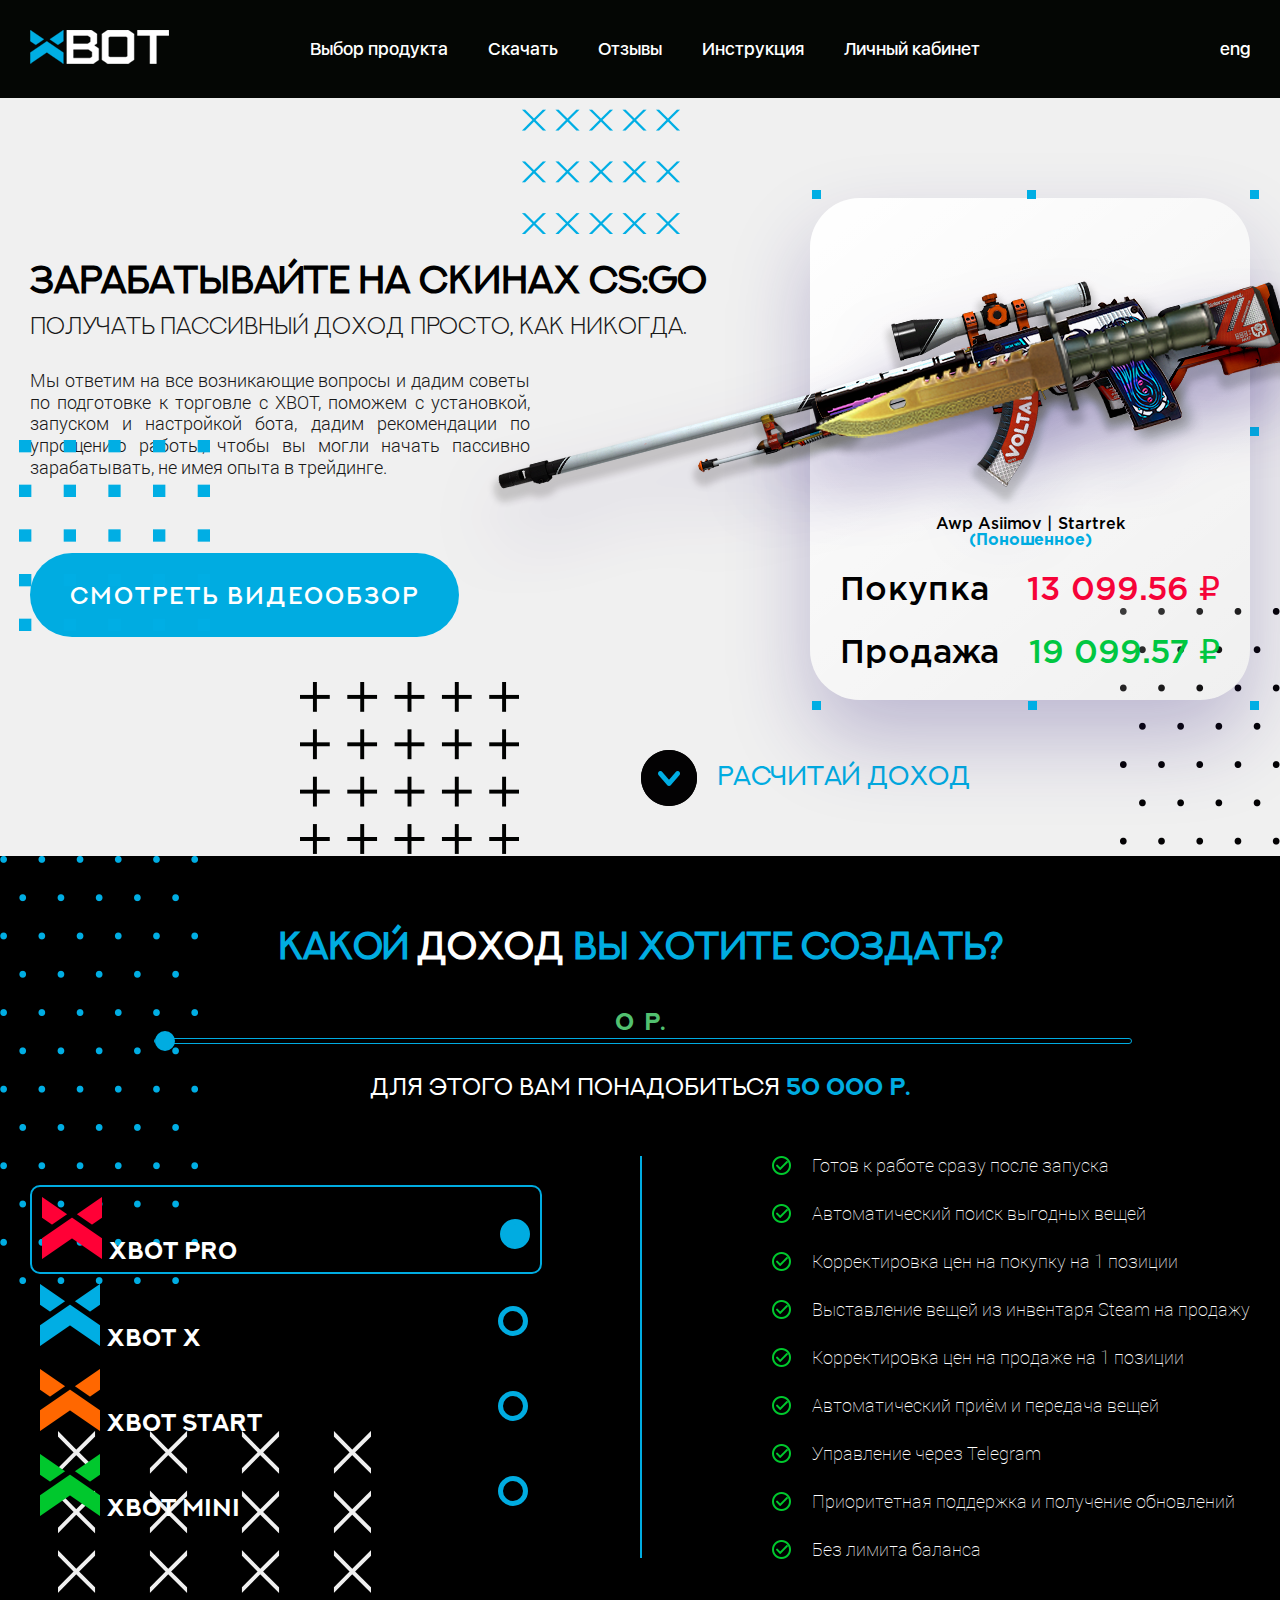
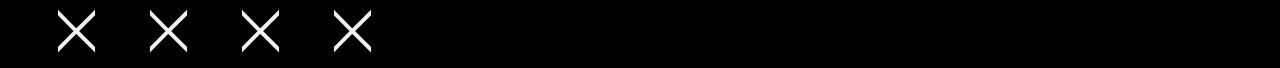
==== index.html @ 25c390b1 "first commit" ====
<!DOCTYPE html>
<html lang="en">

<head>
  <meta charset="UTF-8">
  <meta name="viewport" content="width=device-width, initial-scale=1.0">
  <meta http-equiv="X-UA-Compatible" content="ie=edge">
  <title>X-bot</title>
  <link rel="stylesheet" href="fonts/style.css">
  <link rel="stylesheet" href="css/reset.css">
  <link rel="stylesheet" href="css/style.css">

</head>

<body>
  <div class="wrapper">
    <header class="header">
      <div class="container">
        <div class="header__block">
          <div class="header__logo">
            <a href="#">
              <img src="images/logo.png" alt="logo">
            </a>
          </div>
          <nav class="header__menu">
            <ul>
              <li><a href="#">Выбор продукта</a></li>
              <li><a href="#">Скачать</a></li>
              <li><a href="#">Отзывы</a></li>
              <li><a href="#">Инструкция</a></li>
              <li><a href="#">Личный кабинет</a></li>
            </ul>
          </nav>
          <div class="header__lang">
            <form>
              <select name="selectLang" id="selectLang">
                <option value="eng">eng</option>
                <option value="ru">ru</option>
              </select>
            </form>
          </div>
        </div>
      </div>
    </header>
    <section class="hero">
      <div class="container">
        <div class="hero__block">
          <div class="hero__text">
            <h3 class="hero__title">Зарабатывайте на скинах CS:GO </h3>
            <p class="hero__subtitle">Получать пассивный доход просто, как никогда.</p>
            <p class="hero__slogan">Мы ответим на все возникающие вопросы и дадим советы по подготовке к торговле с
              XBOT, поможем с
              установкой, запуском и настройкой бота, дадим рекомендации по упрощению работы, чтобы вы могли начать
              пассивно зарабатывать, не имея опыта в трейдинге.</p>
            <a href="#" class="hero__btn">
              СМОТРЕТЬ ВИДЕООБЗОР
            </a>
          </div>
          <div class="hero__card">
            <div class="hero__tools">
              <img class="hero__tools-img" src="images/tools.png" alt="Tools">
              <img class="hero__sq-img" src="images/square.png" alt="">
            </div>
            <div class="hero__card-text">
              <p>Awp Asiimov | Startrek
                <span>(Поношенное)</span>
              </p>
            </div>
            <div class="hero__card-price">
              <p class="purchase">Покупка <span>13 099.56 ₽</span></p>
              <p class="sale">Продажа <span>19 099.57 ₽</span></p>
            </div>
          </div>
        </div>
        <div class="hero__link">
          <a href="#">
            <span class="hero__link-icon"><img src="images/down-arrow.png" alt=""></span>
            <span>расчитай доход</span>
          </a>
        </div>
      </div>
      <div class="hero__shapes">
        <img class="sq-shape" src="images/sq-shape.png" alt="">
        <img class="plus-shape" src="images/plus-shape.png" alt="">
        <img class="circle-shape" src="images/circle-shape.png" alt="">
        <img class="x-shape" src="images/x-shape.png" alt="">
      </div>
    </section>

    <section class="income">
      <div class="container">
        <div class="title">
          <h2>какой <span>доход</span> вы хотите создать?</h2>
        </div>
        <div class="range">
          <div class="range__value">
            <div class="value">0</div>
            <span>Р.</span>
          </div>
          <input type="range" min="0" max="50000" value="0" id="range" />
          <p class="range__title">для этого вам понадобиться<span> 50 000 Р.</span></p>
        </div>

        <div class="income__checkbox">
          <dl class="radio-list-right">
            <dd>
              <input type="radio" name="pq3" id="pq3-1" value="1" checked="checked">
              <label for="pq3-1"><img src="images/xbot-1.png" alt=""> XBOT PRO</label>
            </dd>
            <dd>
              <input type="radio" name="pq3" id="pq3-2" value="2">
              <label for="pq3-2"><img src="images/xbot-2.png" alt=""> XBOT X</label>
            </dd>
            <dd>
              <input type="radio" name="pq3" id="pq3-3" value="3">
              <label for="pq3-3"><img src="images/xbot-3.png" alt=""> XBOT Start</label>
            </dd>
            <dd>
              <input type="radio" name="pq3" id="pq3-4" value="4">
              <label for="pq3-4"><img src="images/xbot-4.png" alt=""> XBOT MINI</label>
            </dd>
          </dl>
          <div class="income__checkbox-txt">
            <ul>
              <li>Готов к работе сразу после запуска</li>
              <li>Автоматический поиск выгодных вещей</li>
              <li>Корректировка цен на покупку на 1 позиции</li>
              <li>Выставление вещей из инвентаря Steam на продажу</li>
              <li>Корректировка цен на продаже на 1 позиции</li>
              <li>Автоматический приём и передача вещей</li>
              <li>Управление через Telegram</li>
              <li>Приоритетная поддержка и получение обновлений</li>
              <li>Без лимита баланса</li>
            </ul>
          </div>
        </div>
      </div>
    </section>
  </div>
  <script src="js/main.js"></script>
</body>

</html>
---- fonts/style.css ----
/* #### Generated By: http://www.cufonfonts.com #### */

@font-face {
  font-family: "NEXT ART Regular";
  font-style: normal;
  font-weight: normal;
  src: local("NEXT ART Regular"), url("NEXT ART_Regular.woff") format("woff");
}

@font-face {
  font-family: "NEXT ART Thin";
  font-style: normal;
  font-weight: normal;
  src: local("NEXT ART Thin"), url("NEXT ART_Thin.woff") format("woff");
}

@font-face {
  font-family: "NEXT ART Light";
  font-style: normal;
  font-weight: normal;
  src: local("NEXT ART Light"), url("NEXT ART_Light.woff") format("woff");
}

@font-face {
  font-family: "NEXT ART SemiBold";
  font-style: normal;
  font-weight: normal;
  src: local("NEXT ART SemiBold"), url("NEXT ART_SemiBold.woff") format("woff");
}

@font-face {
  font-family: "NEXT ART Bold";
  font-style: normal;
  font-weight: normal;
  src: local("NEXT ART Bold"), url("NEXT ART_Bold.woff") format("woff");
}

/* GOTHAM PRO */
/* This stylesheet generated by Transfonter (https://transfonter.org) on June 26, 2017 12:11 PM */

@font-face {
  font-family: "Gotham Pro";
  src: url("GothamPro-BoldItalic.eot");
  src: local("Gotham Pro Bold Italic"), local("GothamPro-BoldItalic"),
    url("GothamPro-BoldItalic.eot?#iefix") format("embedded-opentype"),
    url("GothamPro-BoldItalic.woff") format("woff"),
    url("GothamPro-BoldItalic.ttf") format("truetype");
  font-weight: bold;
  font-style: italic;
}

@font-face {
  font-family: "Gotham Pro";
  src: url("GothamPro-Italic.eot");
  src: local("Gotham Pro Italic"), local("GothamPro-Italic"),
    url("GothamPro-Italic.eot?#iefix") format("embedded-opentype"),
    url("GothamPro-Italic.woff") format("woff"),
    url("GothamPro-Italic.ttf") format("truetype");
  font-weight: normal;
  font-style: italic;
}

@font-face {
  font-family: "Gotham Pro";
  src: url("GothamPro-Medium.eot");
  src: local("Gotham Pro Medium"), local("GothamPro-Medium"),
    url("GothamPro-Medium.eot?#iefix") format("embedded-opentype"),
    url("GothamPro-Medium.woff") format("woff"),
    url("GothamPro-Medium.ttf") format("truetype");
  font-weight: 500;
  font-style: normal;
}

@font-face {
  font-family: "Gotham Pro";
  src: url("GothamPro-BlackItalic.eot");
  src: local("Gotham Pro Black Italic"), local("GothamPro-BlackItalic"),
    url("GothamPro-BlackItalic.eot?#iefix") format("embedded-opentype"),
    url("GothamPro-BlackItalic.woff") format("woff"),
    url("GothamPro-BlackItalic.ttf") format("truetype");
  font-weight: 900;
  font-style: italic;
}

@font-face {
  font-family: "Gotham Pro";
  src: url("GothamPro-Bold.eot");
  src: local("Gotham Pro Bold"), local("GothamPro-Bold"),
    url("GothamPro-Bold.eot?#iefix") format("embedded-opentype"),
    url("GothamPro-Bold.woff") format("woff"),
    url("GothamPro-Bold.ttf") format("truetype");
  font-weight: bold;
  font-style: normal;
}

@font-face {
  font-family: "Gotham Pro Narrow";
  src: url("GothamProNarrow-Bold.eot");
  src: local("Gotham Pro Narrow Bold"), local("GothamProNarrow-Bold"),
    url("GothamProNarrow-Bold.eot?#iefix") format("embedded-opentype"),
    url("GothamProNarrow-Bold.woff") format("woff"),
    url("GothamProNarrow-Bold.ttf") format("truetype");
  font-weight: bold;
  font-style: normal;
}

@font-face {
  font-family: "Gotham Pro Narrow";
  src: url("GothamProNarrow-Medium.eot");
  src: local("Gotham Pro Narrow Medium"), local("GothamProNarrow-Medium"),
    url("GothamProNarrow-Medium.eot?#iefix") format("embedded-opentype"),
    url("GothamProNarrow-Medium.woff") format("woff"),
    url("GothamProNarrow-Medium.ttf") format("truetype");
  font-weight: 500;
  font-style: normal;
}

@font-face {
  font-family: "Gotham Pro";
  src: url("GothamPro-LightItalic.eot");
  src: local("Gotham Pro Light Italic"), local("GothamPro-LightItalic"),
    url("GothamPro-LightItalic.eot?#iefix") format("embedded-opentype"),
    url("GothamPro-LightItalic.woff") format("woff"),
    url("GothamPro-LightItalic.ttf") format("truetype");
  font-weight: 300;
  font-style: italic;
}

@font-face {
  font-family: "Gotham Pro";
  src: url("GothamPro-Light.eot");
  src: local("Gotham Pro Light"), local("GothamPro-Light"),
    url("GothamPro-Light.eot?#iefix") format("embedded-opentype"),
    url("GothamPro-Light.woff") format("woff"),
    url("GothamPro-Light.ttf") format("truetype");
  font-weight: 300;
  font-style: normal;
}

@font-face {
  font-family: "Gotham Pro";
  src: url("GothamPro-Black.eot");
  src: local("Gotham Pro Black"), local("GothamPro-Black"),
    url("GothamPro-Black.eot?#iefix") format("embedded-opentype"),
    url("GothamPro-Black.woff") format("woff"),
    url("GothamPro-Black.ttf") format("truetype");
  font-weight: 900;
  font-style: normal;
}

@font-face {
  font-family: "Gotham Pro";
  src: url("GothamPro.eot");
  src: local("Gotham Pro"), local("GothamPro"),
    url("GothamPro.eot?#iefix") format("embedded-opentype"),
    url("GothamPro.woff") format("woff"),
    url("GothamPro.ttf") format("truetype");
  font-weight: normal;
  font-style: normal;
}

@font-face {
  font-family: "Gotham Pro";
  src: url("GothamPro-MediumItalic.eot");
  src: local("Gotham Pro Medium Italic"), local("GothamPro-MediumItalic"),
    url("GothamPro-MediumItalic.eot?#iefix") format("embedded-opentype"),
    url("GothamPro-MediumItalic.woff") format("woff"),
    url("GothamPro-MediumItalic.ttf") format("truetype");
  font-weight: 500;
  font-style: italic;
}

/* SFUI DISPLAY */
/* #### Generated By: http://www.cufonfonts.com #### */

@font-face {
  font-family: "SF UI Display Ultralight";
  font-style: normal;
  font-weight: normal;
  src: local("SF UI Display Ultralight"),
    url("sf-ui-display-ultralight-58646b19bf205.woff") format("woff");
}

@font-face {
  font-family: "SF UI Display Thin";
  font-style: normal;
  font-weight: normal;
  src: local("SF UI Display Thin"),
    url("sf-ui-display-thin-58646e9b26e8b.woff") format("woff");
}

@font-face {
  font-family: "SF UI Display Light";
  font-style: normal;
  font-weight: normal;
  src: local("SF UI Display Light"),
    url("sf-ui-display-light-58646b33e0551.woff") format("woff");
}

@font-face {
  font-family: "SF UI Display Medium";
  font-style: normal;
  font-weight: normal;
  src: local("SF UI Display Medium"),
    url("sf-ui-display-medium-58646be638f96.woff") format("woff");
}

@font-face {
  font-family: "SF UI Display Semibold";
  font-style: normal;
  font-weight: normal;
  src: local("SF UI Display Semibold"),
    url("sf-ui-display-semibold-58646eddcae92.woff") format("woff");
}

@font-face {
  font-family: "SF UI Display Bold";
  font-style: normal;
  font-weight: normal;
  src: local("SF UI Display Bold"),
    url("sf-ui-display-bold-58646a511e3d9.woff") format("woff");
}

@font-face {
  font-family: "SF UI Display Heavy";
  font-style: normal;
  font-weight: normal;
  src: local("SF UI Display Heavy"),
    url("sf-ui-display-heavy-586470160b9e5.woff") format("woff");
}

@font-face {
  font-family: "SF UI Display Black";
  font-style: normal;
  font-weight: normal;
  src: local("SF UI Display Black"),
    url("sf-ui-display-black-58646a6b80d5a.woff") format("woff");
}

/* ROBOTO */
/* #### Generated By: http://www.cufonfonts.com #### */

@font-face {
  font-family: "Roboto Regular";
  font-style: normal;
  font-weight: normal;
  src: local("Roboto Regular"), url("Roboto-Regular.woff") format("woff");
}

@font-face {
  font-family: "Roboto Italic";
  font-style: normal;
  font-weight: normal;
  src: local("Roboto Italic"), url("Roboto-Italic.woff") format("woff");
}

@font-face {
  font-family: "Roboto Bold";
  font-style: normal;
  font-weight: normal;
  src: local("Roboto Bold"), url("Roboto-Bold.woff") format("woff");
}

@font-face {
  font-family: "Roboto Bold Italic";
  font-style: normal;
  font-weight: normal;
  src: local("Roboto Bold Italic"), url("Roboto-BoldItalic.woff") format("woff");
}

@font-face {
  font-family: "Roboto Thin";
  font-style: normal;
  font-weight: normal;
  src: local("Roboto Thin"), url("Roboto-Thin.woff") format("woff");
}

@font-face {
  font-family: "Roboto Thin Italic";
  font-style: normal;
  font-weight: normal;
  src: local("Roboto Thin Italic"), url("Roboto-ThinItalic.woff") format("woff");
}

@font-face {
  font-family: "Roboto Light";
  font-style: normal;
  font-weight: normal;
  src: local("Roboto Light"), url("Roboto-Light.woff") format("woff");
}

@font-face {
  font-family: "Roboto Light Italic";
  font-style: normal;
  font-weight: normal;
  src: local("Roboto Light Italic"),
    url("Roboto-LightItalic.woff") format("woff");
}

@font-face {
  font-family: "Roboto Medium";
  font-style: normal;
  font-weight: normal;
  src: local("Roboto Medium"), url("Roboto-Medium.woff") format("woff");
}

@font-face {
  font-family: "Roboto Medium Italic";
  font-style: normal;
  font-weight: normal;
  src: local("Roboto Medium Italic"),
    url("Roboto-MediumItalic.woff") format("woff");
}

@font-face {
  font-family: "Roboto Black";
  font-style: normal;
  font-weight: normal;
  src: local("Roboto Black"), url("Roboto-Black.woff") format("woff");
}

@font-face {
  font-family: "Roboto Black Italic";
  font-style: normal;
  font-weight: normal;
  src: local("Roboto Black Italic"),
    url("Roboto-BlackItalic.woff") format("woff");
}
---- css/style.css ----
body {
  box-sizing: border-box;
  font-family: "NEXT ART Regular", sans-serif;
}
a {
  text-decoration: none;
}
.wrapper {
  overflow: hidden;
}

.container {
  max-width: 1220px;
  /* overflow: hidden; */
  margin: 0 auto;
  padding: 0 15px;
}

.header {
  background-color: #040604;
  padding: 30px 0;
}

.header__block {
  display: flex;
  justify-content: space-between;
  align-items: center;
  flex-wrap: wrap;
}
.header__menu {
  margin-left: -100px;
}
.header__menu ul {
  list-style-type: none;
  display: flex;
  align-items: center;
  gap: 40px;
  padding: 0;
}
.header__menu ul a {
  font-family: "SF UI Display Medium";
  font-size: 18px;
  color: #fff;
  line-height: 1.2;
  position: relative;
}
.header__menu ul a::after {
  content: "";
  position: absolute;
}
.header__menu ul li a:hover::after {
  content: "";
  position: absolute;
  left: 0;
  bottom: -10px;
  width: 100%;
  height: 4px;
  background-color: #00ace1;
  transition: 0.5s all ease;
}

.header__lang #selectLang {
  font-family: "SF UI Display Medium";
  border: none;
  background-color: transparent;
  color: #fff;
  appearance: none;
  font-size: 18px;
  cursor: pointer;
  padding-bottom: 2px;
  transition: 0.5s all ease;
}
.header__lang #selectLang:hover {
  color: #00ace1;
  border-bottom: 1px solid #00ace1;
}
.header__lang #selectLang:focus {
  outline: none;
}

/* hero */
.hero {
  position: relative;
  background-color: #f0f0f0;
  padding-top: 100px;
  padding-bottom: 50px;
  overflow: hidden;
  /* height: 100vh; */
}
.hero__block {
  display: flex;
  align-items: center;
  justify-content: space-between;
}

.hero__title {
  font-family: "NEXT ART Regular";
  font-size: 38px;
  color: #000;
  line-height: 1.2;
  margin-bottom: 5px;
}
.hero__subtitle {
  font-family: "NEXT ART Light";
  font-size: 24px;
  color: #181818;
  line-height: 1.2;
  margin-bottom: 30px;
}

.hero__slogan {
  font-family: "Roboto Light";
  color: #181818;
  font-size: 18px;
  line-height: 1.2;
  margin-bottom: 75px;
  max-width: 500px;
  text-align: justify;
}

.hero__btn {
  display: inline-block;
  font-family: "NEXT ART SemiBold";
  font-size: 24px;
  color: #fff;
  background-color: #00ace1;
  padding: 30px 40px;
  border-radius: 50px;
  letter-spacing: 2px;
}

.hero__card {
  display: flex;
  flex-direction: column;
  justify-content: flex-end;
  position: relative;
  border-radius: 50px;
  background-image: -moz-linear-gradient(
    -51deg,
    rgb(255, 255, 255) 0%,
    rgba(255, 255, 255, 0) 100%
  );
  background-image: -webkit-linear-gradient(
    -51deg,
    rgb(255, 255, 255) 0%,
    rgba(255, 255, 255, 0) 100%
  );
  background-image: -ms-linear-gradient(
    -51deg,
    rgb(255, 255, 255) 0%,
    rgba(255, 255, 255, 0) 100%
  );
  box-shadow: 0px 40px 81px 0px rgba(46, 26, 122, 0.26);

  width: 440px;
  height: 502px;
  z-index: 121;
}
.hero__tools .hero__tools-img {
  position: absolute;
  left: -370px;
  top: 60px;
  z-index: 2;
}

.hero__sq-img {
  position: absolute;
  top: -8px;
  z-index: 1;
}
.hero__card-text {
  margin-bottom: 25px;
  padding: 30px 30px 0 30px;
  z-index: 9;
}
.hero__card-text p {
  font-family: "Gotham Pro";
  font-weight: 500;
  text-align: center;
}
.hero__card-text span {
  display: block;
  color: #00ace1;
  font-weight: bold;
}
.hero__card-price {
  font-family: "Gotham Pro";
  font-weight: 500;
  display: flex;
  flex-direction: column;
  gap: 30px;
  padding: 0 30px 30px 30px;
  z-index: 9;
}
.hero__card-price p {
  display: flex;
  justify-content: space-between;
  gap: 30px;
  font-size: 33px;
}
.hero__card-price .purchase span {
  color: #f60338;
  display: inline-block;
}

.hero__card-price .sale span {
  color: #00c741;
  display: inline-block;
}

.hero__link {
  text-align: center;
  padding-top: 50px;
  margin-left: 330px;
}
.hero__link a {
  display: flex;
  align-items: center;
  justify-content: center;
  gap: 20px;
  font-size: 27px;
  color: #00ace1;
}
.hero__link a .hero__link-icon {
  display: flex;
  width: 56px;
  height: 56px;
  border-radius: 50%;
  background-color: #000;
}
.hero__link a .hero__link-icon img {
  width: 100%;
}

.hero__shapes .sq-shape {
  position: absolute;
  left: -70px;
  top: 342px;
  z-index: 1;
}

.hero__shapes .plus-shape {
  position: absolute;
  left: 300px;
  bottom: -140px;
  z-index: 1;
}
.circle-shape {
  position: absolute;
  right: 0;
  bottom: -180px;
}
.x-shape {
  position: absolute;
  top: -40px;
  right: 600px;
  z-index: 99;
}
/* *********************** */

.income {
  background-image: url(../images/shapesss.png);
  background-repeat: no-repeat;
  /* height: 100vh; */
  background-color: #000;
  padding-top: 75px;
  padding-bottom: 110px;
}

.title h2 {
  font-size: 38px;
  color: #00ace1;
  text-align: center;
  z-index: 99;
  margin-bottom: 40px;
}

.title h2 span {
  color: #fff;
}
.range input[type="range"] {
  background-color: transparent;
  /* removing default appearance */
  -webkit-appearance: none;
  appearance: none;
  /* creating a custom design */
  width: 100%;
  cursor: pointer;
  outline: none;
  border-radius: 15px;
  /*  overflow: hidden;  remove this line*/

  /* New additions */
  height: 4px;
  /* background: #ccc; */
  border: 1px solid #00ace1;
}

/* Thumb: webkit */
.range input[type="range"]::-webkit-slider-thumb {
  /* removing default appearance */
  -webkit-appearance: none;
  appearance: none;
  /* creating a custom design */
  height: 20px;
  width: 20px;
  background-color: #00ace1;
  border-radius: 50%;
  border: none;

  /* box-shadow: -407px 0 0 400px #f50; emove this line */
  transition: 0.2s ease-in-out;
}

/* Thumb: Firefox */
.range input[type="range"]::-moz-range-thumb {
  height: 15px;
  width: 15px;
  background-color: #00ace1;
  border-radius: 50%;
  border: none;

  /* box-shadow: -407px 0 0 400px #f50; emove this line */
  transition: 0.2s ease-in-out;
}

/* Hover, active & focus Thumb: Webkit */

.range input[type="range"]::-webkit-slider-thumb:hover {
  box-shadow: 0 0 0 10px rgba(255, 85, 0, 0.1);
}
.range input[type="range"]:active::-webkit-slider-thumb {
  box-shadow: 0 0 0 13px rgba(255, 85, 0, 0.2);
}
.range input[type="range"]:focus::-webkit-slider-thumb {
  box-shadow: 0 0 0 13px rgba(255, 85, 0, 0.2);
}

/* Hover, active & focus Thumb: Firfox */

.range input[type="range"]::-moz-range-thumb:hover {
  box-shadow: 0 0 0 10px rgba(255, 85, 0, 0.1);
}
.range input[type="range"]:active::-moz-range-thumb {
  box-shadow: 0 0 0 13px rgba(255, 85, 0, 0.2);
}
.range input[type="range"]:focus::-moz-range-thumb {
  box-shadow: 0 0 0 13px rgba(255, 85, 0, 0.2);
}

/*=============
Aesthetics 
=========================*/
.income__checkbox {
  display: flex;
  align-items: center;
  justify-content: space-between;
  position: relative;
  margin-top: 55px;
}
.income__checkbox::after {
  content: "";
  position: absolute;
  top: 0;
  left: 50%;
  background-color: #00ace1;
  height: 100%;
  width: 2px;
}

.range {
  align-items: center;
  gap: 1rem;
  margin: 0 auto;
  /* height: 4rem; */
  width: 80%;
  padding: 0px 10px;
}

.range__value {
  display: flex;
  justify-content: center;
  align-items: center;
  color: #00c741;
  font-family: "NEXT ART Bold";
  text-align: center;
  font-size: 24px;
  text-align: center;
  color: #52c070;
  gap: 10px;
}

.range__title {
  text-align: center;
  font-size: 24px;
  color: #fff;
  margin-top: 25px;
}
.range__title span {
  font-family: "NEXT ART Bold";
  color: #00ace1;
}

/* CHeckbox */
.radio-list-right {
  width: 40%;
  /* border-right: 2px solid #00ace1; */
  /* height: 100%; */
  /* width: 100%; */
}
.radio-list-left input[type="radio"],
.radio-list-right input[type="radio"] {
  opacity: 0;
  float: left;
  width: 1px;
  margin: 0;
}
.radio-list-left input[type="radio"] + label,
.radio-list-right input[type="radio"] + label {
  position: relative;
  margin: 0;
  display: block;
  width: 100%;
  padding: 10px;
  color: #222;
  /* background: #fff; */
  /* border-bottom: 5px solid #eee; */
}
.radio-list-left input[type="radio"] + label:before,
.radio-list-right input[type="radio"] + label:before {
  content: "";
  position: absolute;
  top: 50%;
  background: transparent;
  border: 5px solid #00ace1;
}
.radio-list-left input:checked[type="radio"] + label,
.radio-list-right input:checked[type="radio"] + label {
  /* color: #2ea34e; */
  border: 2px solid #00ace1;
  border-radius: 10px;
}
.radio-list-left input:checked[type="radio"] + label:before,
.radio-list-right input:checked[type="radio"] + label:before {
  background: #00ace1;
  border-color: #00ace1;
}
.radio-list-left input:disabled[type="radio"] + label,
.radio-list-right input:disabled[type="radio"] + label {
  color: #ccc;
}
.radio-list-left input:disabled[type="radio"] + label:before,
.radio-list-right input:disabled[type="radio"] + label:before {
  background: rgba(204, 204, 204, 0.5);
  /* border: 2px dotted #ccc; */
}
.radio-list-left input:focus[type="radio"] + label,
.radio-list-right input:focus[type="radio"] + label {
  box-shadow: inset 0 0 3px #eee;
}

dl {
  /* max-width: 350px; */
  /* margin: 50px auto; */
}
dl dt {
  /* margin: 3em 0 5px; */
  /* font-size: 18px; */
}
dl dd {
  /* margin: 0; */
}

.radio-list-left input[type="radio"] + label {
  padding-left: 50px;
}
.radio-list-left input[type="radio"] + label:before {
  height: 20px;
  width: 20px;
  /* margin-top: -11px; */
  left: 10px;
  border-radius: 100%;
}

.radio-list-right input[type="radio"] + label {
  font-family: "NEXT ART Bold";
  font-size: 24px;
  color: #fff;
}
.radio-list-right input[type="radio"] + label:before {
  height: 20px;
  width: 20px;
  margin-top: -11px;
  right: 10px;
  border-radius: 100%;
}

.income__checkbox-txt ul {
  font-family: "Roboto Thin";
  color: #fff;
  font-size: 18px;
  list-style-type: none;
  padding: 0;
  margin: 0;
  display: flex;
  flex-direction: column;
  gap: 30px;

  /* margin-top: 55px; */
}
.income__checkbox-txt ul li {
  position: relative;
}
.income__checkbox-txt ul li::before {
  content: "";
  width: 20px;
  height: 20px;
  position: absolute;
  background-image: url(../images/checked.png);
  background-repeat: no-repeat;
  left: -40px;
}
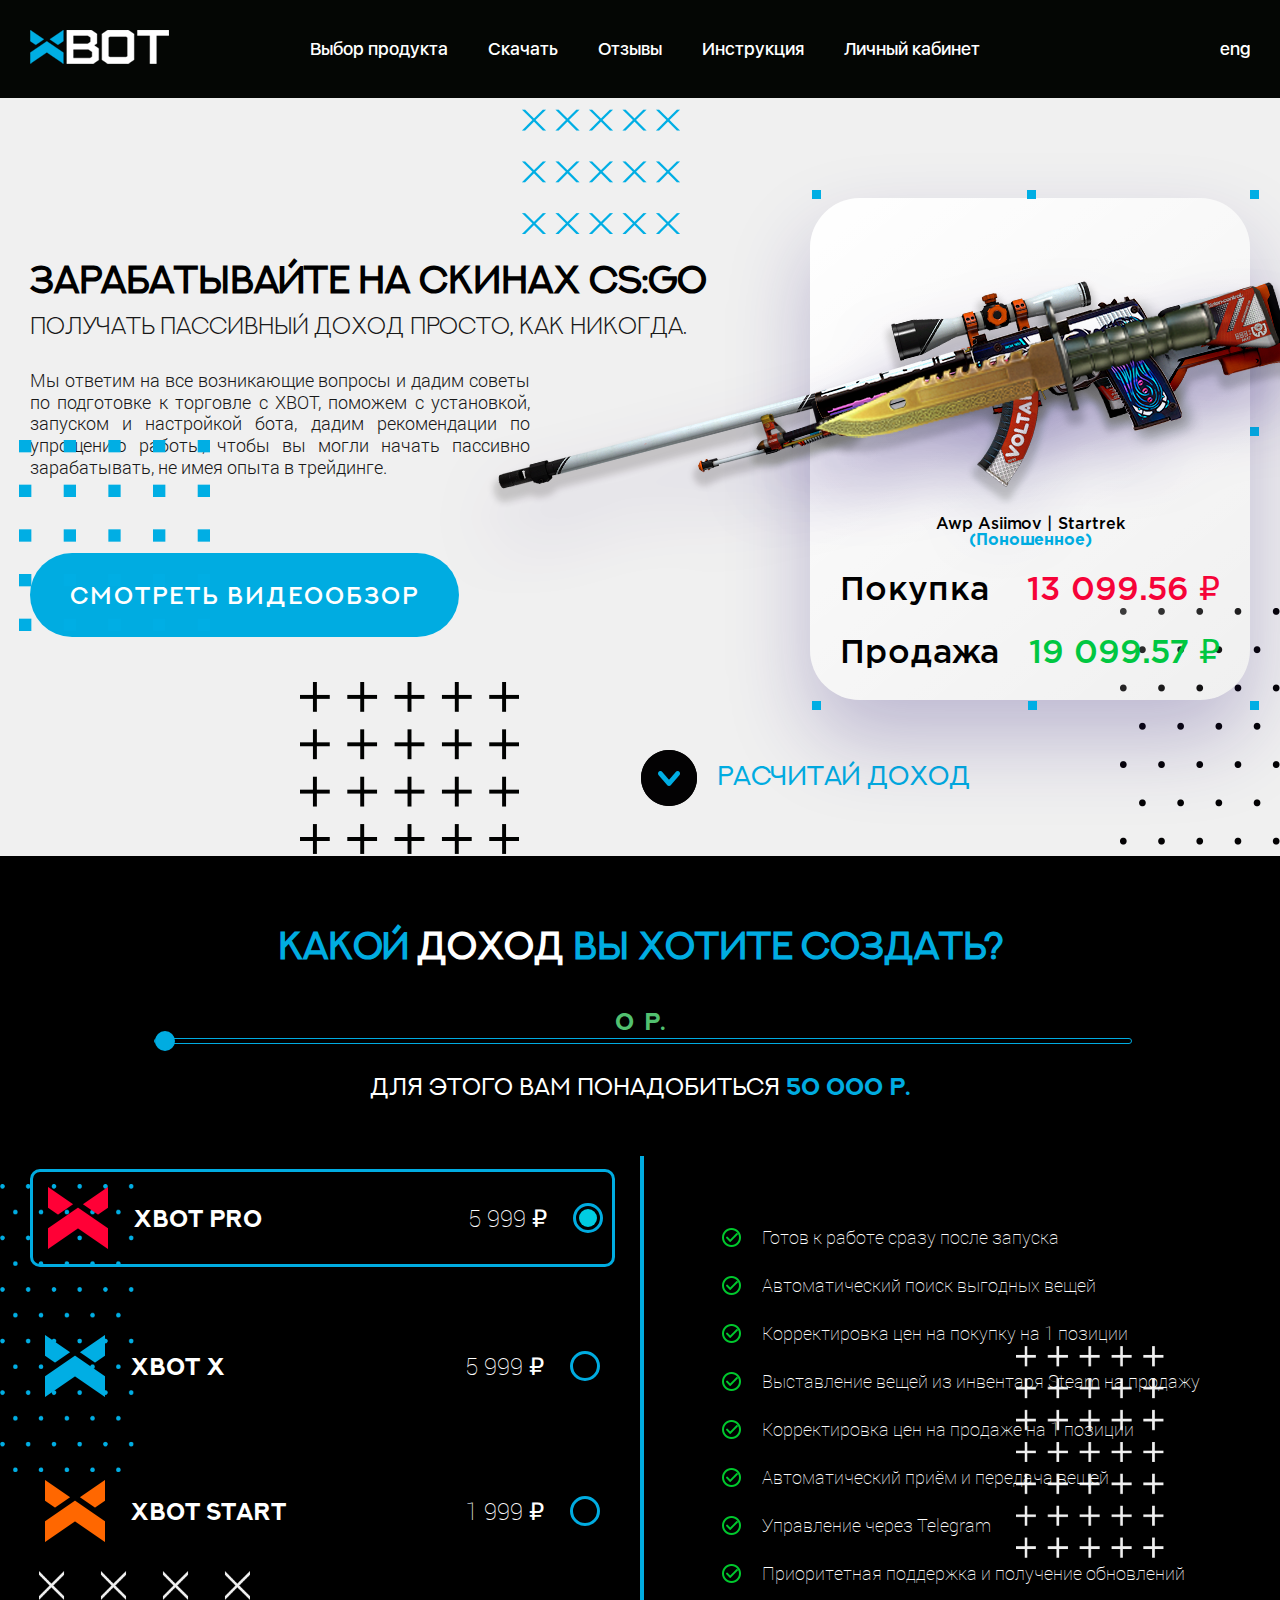
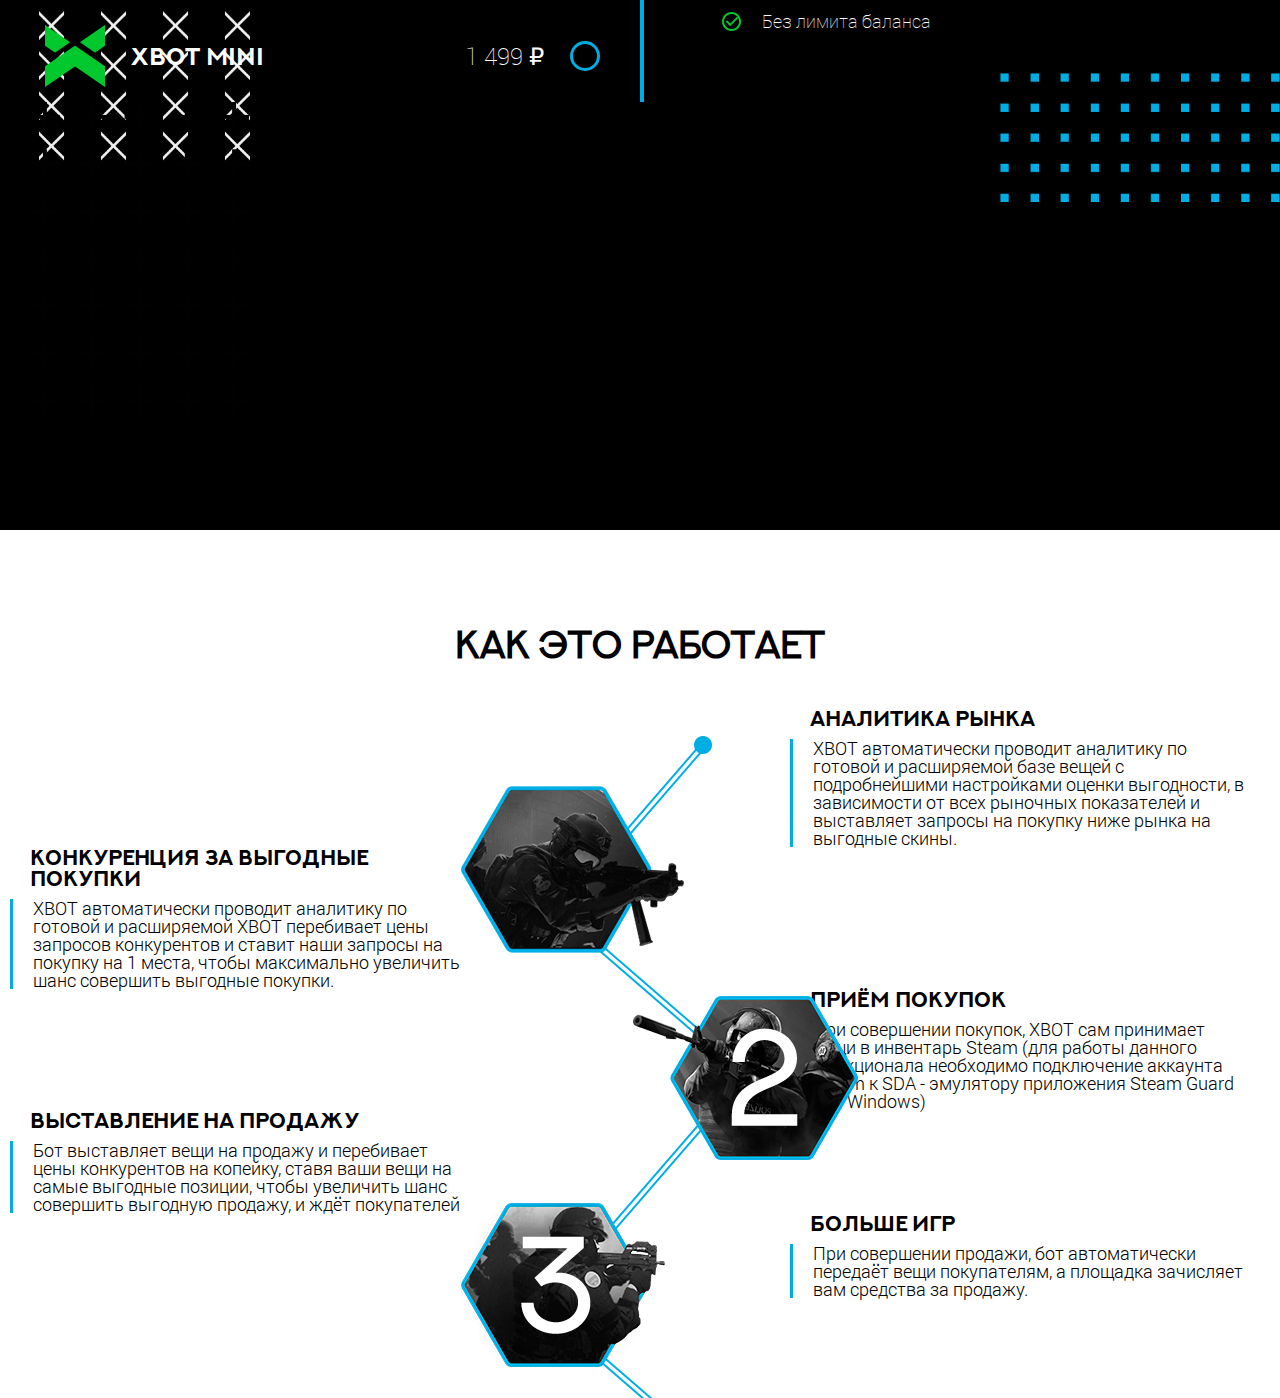
==== commit 66b60547: "." ====
--- a/index.html
+++ b/index.html
@@ -92,6 +92,7 @@
         <div class="title">
           <h2>какой <span>доход</span> вы хотите создать?</h2>
         </div>
+
         <div class="range">
           <div class="range__value">
             <div class="value">0</div>
@@ -105,19 +106,26 @@
           <dl class="radio-list-right">
             <dd>
               <input type="radio" name="pq3" id="pq3-1" value="1" checked="checked">
-              <label for="pq3-1"><img src="images/xbot-1.png" alt=""> XBOT PRO</label>
+              <label for="pq3-1"><span class="radio__img"><img src="images/xbot-1.png" alt=""> XBOT PRO</span>
+                <span class="radio__price">5 999 ₽</span></label>
             </dd>
             <dd>
               <input type="radio" name="pq3" id="pq3-2" value="2">
-              <label for="pq3-2"><img src="images/xbot-2.png" alt=""> XBOT X</label>
+              <label for="pq3-2"><span class="radio__img"><img src="images/xbot-2.png" alt=""> XBOT X</span>
+                <span class="radio__price">5 999 ₽</span>
+              </label>
             </dd>
             <dd>
               <input type="radio" name="pq3" id="pq3-3" value="3">
-              <label for="pq3-3"><img src="images/xbot-3.png" alt=""> XBOT Start</label>
+              <label for="pq3-3"><span class="radio__img"><img src="images/xbot-3.png" alt=""> XBOT Start</span>
+                <span class="radio__price">1 999 ₽</span>
+              </label>
             </dd>
             <dd>
               <input type="radio" name="pq3" id="pq3-4" value="4">
-              <label for="pq3-4"><img src="images/xbot-4.png" alt=""> XBOT MINI</label>
+              <label for="pq3-4"><span class="radio__img"><img src="images/xbot-4.png" alt=""> XBOT MINI</span>
+                <span class="radio__price">1 499 ₽</span>
+              </label>
             </dd>
           </dl>
           <div class="income__checkbox-txt">
@@ -134,6 +142,57 @@
             </ul>
           </div>
         </div>
+        <img src="images/plus-shape.png" alt="">
+      </div>
+    </section>
+
+    <section class="how__works">
+      <div class="container">
+        <div class="how__works-blocks">
+          <img class="how__works-img" src="images/blocks.png" alt="">
+          <div class="title">
+            <h2>Как это работает</h2>
+          </div>
+          <div class="how__works-item blocks-right">
+            <h3 class="how__works-title">Аналитика рынка</h3>
+            <p class="how__works-subtitle right-subtitle">XBOT автоматически проводит аналитику по готовой и расширяемой
+              базе вещей с
+              подробнейшими настройками
+              оценки выгодности, в зависимости от всех рыночных показателей и выставляет запросы на покупку ниже рынка
+              на выгодные скины.</p>
+          </div>
+
+          <div class="how__works-item blocks-left">
+            <h3 class="how__works-title">Конкуренция за выгодные покупки</h3>
+            <p class="how__works-subtitle right-subtitle">XBOT автоматически проводит аналитику по готовой и расширяемой
+              XBOT перебивает цены запросов конкурентов
+              и ставит наши запросы на покупку на 1 места, чтобы максимально увеличить шанс совершить выгодные покупки.
+            </p>
+          </div>
+
+          <div class="how__works-item blocks-right">
+            <h3 class="how__works-title">ПРиём покупок</h3>
+            <p class="how__works-subtitle right-subtitle">При совершении покупок, XBOT сам принимает вещи в инвентарь
+              Steam (для работы данного функционала необходимо подключение аккаунта Steam к SDA - эмулятору приложения
+              Steam Guard для Windows)
+            </p>
+          </div>
+
+          <div class="how__works-item blocks-left">
+            <h3 class="how__works-title">Выставление на продажу</h3>
+            <p class="how__works-subtitle right-subtitle">Бот выставляет вещи на продажу
+              и перебивает цены конкурентов на копейку, ставя ваши вещи на самые выгодные позиции, чтобы увеличить шанс
+              совершить выгодную продажу, и ждёт покупателей
+            </p>
+          </div>
+
+          <div class="how__works-item blocks-right">
+            <h3 class="how__works-title">БОЛЬШЕ ИГР</h3>
+            <p class="how__works-subtitle right-subtitle">При совершении продажи, бот автоматически передаёт вещи
+              покупателям, а площадка зачисляет вам средства за продажу.
+            </p>
+          </div>
+        </div>
       </div>
     </section>
   </div>
--- a/css/style.css
+++ b/css/style.css
@@ -261,7 +261,8 @@
 .income {
   background-image: url(../images/shapesss.png);
   background-repeat: no-repeat;
-  /* height: 100vh; */
+  background-size: contain;
+  background-position: center;
   background-color: #000;
   padding-top: 75px;
   padding-bottom: 110px;
@@ -365,14 +366,13 @@
   left: 50%;
   background-color: #00ace1;
   height: 100%;
-  width: 2px;
+  width: 4px;
 }
 
 .range {
   align-items: center;
   gap: 1rem;
   margin: 0 auto;
-  /* height: 4rem; */
   width: 80%;
   padding: 0px 10px;
 }
@@ -401,100 +401,81 @@
   color: #00ace1;
 }
 
-/* CHeckbox */
+/* **************************CHeckbox************************** */
 .radio-list-right {
-  width: 40%;
-  /* border-right: 2px solid #00ace1; */
-  /* height: 100%; */
-  /* width: 100%; */
-}
-.radio-list-left input[type="radio"],
+  display: flex;
+  flex-direction: column;
+  gap: 40px;
+  flex: 0 0 45%;
+}
 .radio-list-right input[type="radio"] {
   opacity: 0;
   float: left;
   width: 1px;
   margin: 0;
 }
-.radio-list-left input[type="radio"] + label,
 .radio-list-right input[type="radio"] + label {
   position: relative;
   margin: 0;
   display: block;
   width: 100%;
-  padding: 10px;
-  color: #222;
-  /* background: #fff; */
-  /* border-bottom: 5px solid #eee; */
-}
-.radio-list-left input[type="radio"] + label:before,
+  padding: 15px;
+}
 .radio-list-right input[type="radio"] + label:before {
   content: "";
   position: absolute;
-  top: 50%;
+  top: 47%;
   background: transparent;
-  border: 5px solid #00ace1;
-}
-.radio-list-left input:checked[type="radio"] + label,
+  border: 3px solid #00ace1;
+  padding: 3px;
+}
 .radio-list-right input:checked[type="radio"] + label {
-  /* color: #2ea34e; */
-  border: 2px solid #00ace1;
+  border: 3px solid #00ace1;
   border-radius: 10px;
 }
-.radio-list-left input:checked[type="radio"] + label:before,
 .radio-list-right input:checked[type="radio"] + label:before {
-  background: #00ace1;
-  border-color: #00ace1;
-}
-.radio-list-left input:disabled[type="radio"] + label,
-.radio-list-right input:disabled[type="radio"] + label {
-  color: #ccc;
-}
-.radio-list-left input:disabled[type="radio"] + label:before,
-.radio-list-right input:disabled[type="radio"] + label:before {
-  background: rgba(204, 204, 204, 0.5);
-  /* border: 2px dotted #ccc; */
-}
-.radio-list-left input:focus[type="radio"] + label,
-.radio-list-right input:focus[type="radio"] + label {
-  box-shadow: inset 0 0 3px #eee;
-}
-
-dl {
-  /* max-width: 350px; */
-  /* margin: 50px auto; */
-}
-dl dt {
-  /* margin: 3em 0 5px; */
-  /* font-size: 18px; */
-}
-dl dd {
-  /* margin: 0; */
-}
-
-.radio-list-left input[type="radio"] + label {
-  padding-left: 50px;
-}
-.radio-list-left input[type="radio"] + label:before {
-  height: 20px;
-  width: 20px;
-  /* margin-top: -11px; */
-  left: 10px;
-  border-radius: 100%;
+  border: 3px solid #00ace1;
+}
+.radio-list-right input:checked[type="radio"] + label::after {
+  content: "";
+  position: absolute;
+  top: 37px;
+  right: 15px;
+  width: 18px;
+  height: 18px;
+  background-color: #00cce1;
+  border-radius: 100px;
 }
 
 .radio-list-right input[type="radio"] + label {
+  display: flex;
+  align-items: center;
+  justify-content: space-between;
   font-family: "NEXT ART Bold";
   font-size: 24px;
   color: #fff;
+  cursor: pointer;
+}
+.radio__img {
+  display: flex;
+  align-items: center;
+  gap: 25px;
+}
+.radio__price {
+  font-size: 24px;
+  font-family: "Roboto Thin";
+  padding-right: 50px;
 }
 .radio-list-right input[type="radio"] + label:before {
-  height: 20px;
-  width: 20px;
-  margin-top: -11px;
-  right: 10px;
+  height: 18px;
+  width: 18px;
+  margin-top: -12px;
+  right: 9px;
   border-radius: 100%;
 }
-
+.income__checkbox-txt {
+  flex-basis: 40%;
+}
 .income__checkbox-txt ul {
   font-family: "Roboto Thin";
   color: #fff;
@@ -505,8 +486,6 @@
   display: flex;
   flex-direction: column;
   gap: 30px;
-
-  /* margin-top: 55px; */
 }
 .income__checkbox-txt ul li {
   position: relative;
@@ -520,3 +499,41 @@
   background-repeat: no-repeat;
   left: -40px;
 }
+
+/* how__works */
+
+.how__works {
+  position: relative;
+  padding: 100px 0;
+  /* height: 100vh; */
+}
+.how__works-img {
+  position: absolute;
+  top: 206px;
+  left: 36%;
+}
+.how__works .title h2 {
+  color: #000;
+}
+.how__works-item {
+  max-width: 440px;
+}
+
+.how__works-title {
+  font-family: "NEXT ART Bold";
+  font-size: 21px;
+  margin-bottom: 10px;
+}
+
+.how__works-subtitle {
+  font-family: "Roboto Light";
+  font-size: 18px;
+}
+.blocks-right {
+  margin-left: auto;
+}
+.right-subtitle {
+  border-left: 3px solid #00ace1;
+  padding-left: 20px;
+  margin-left: -20px;
+}
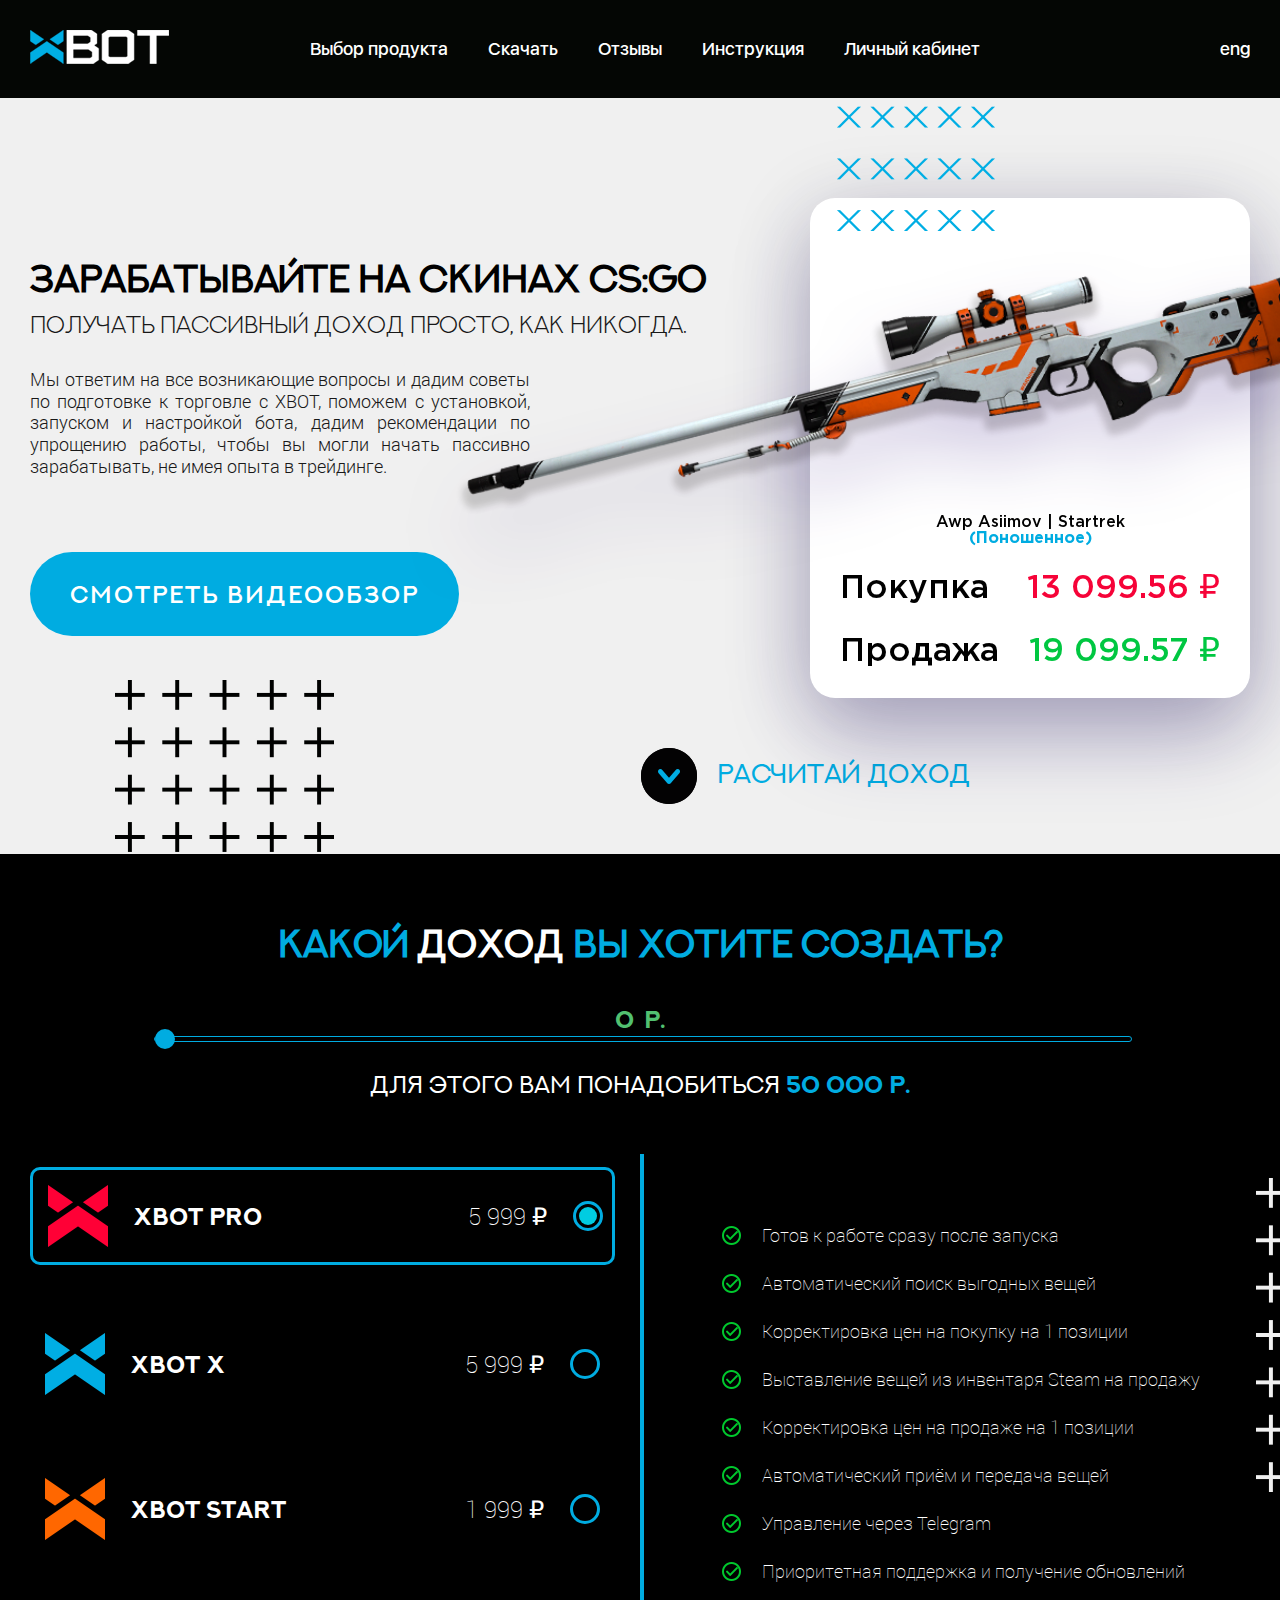
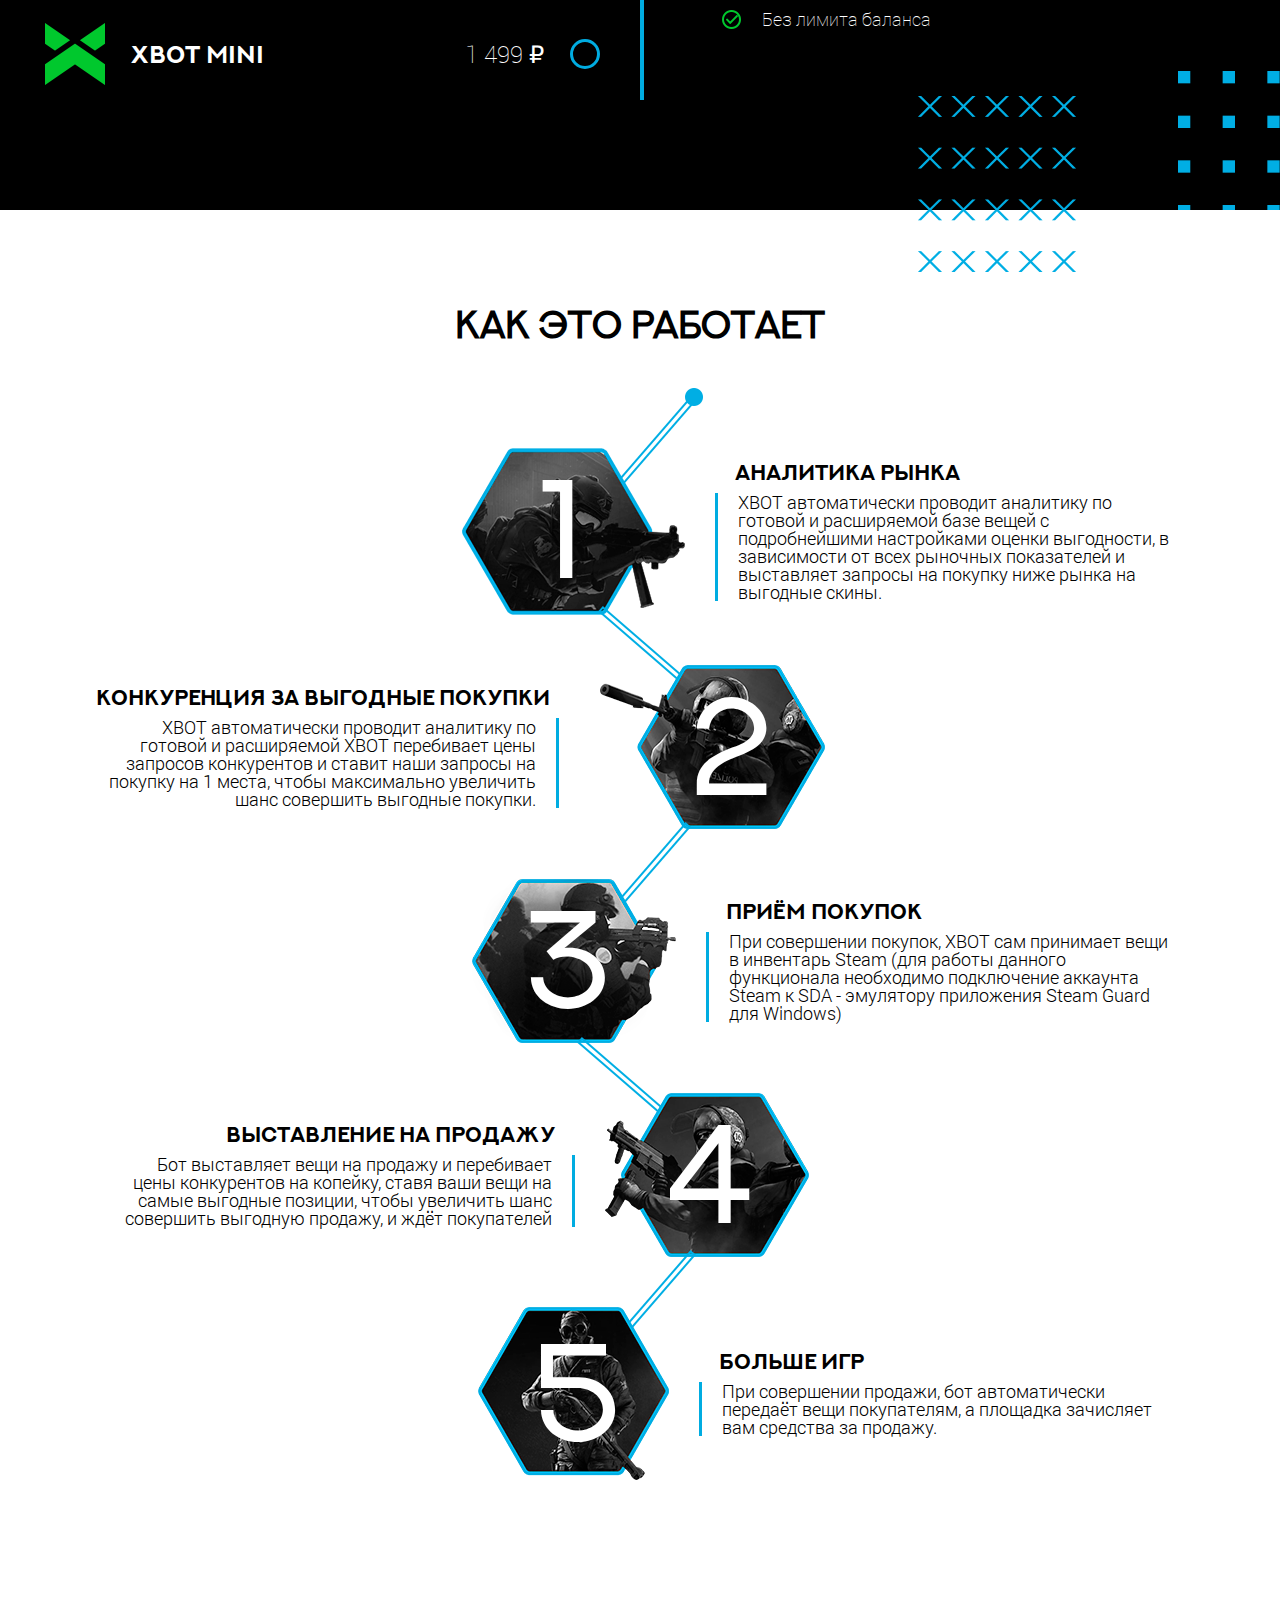
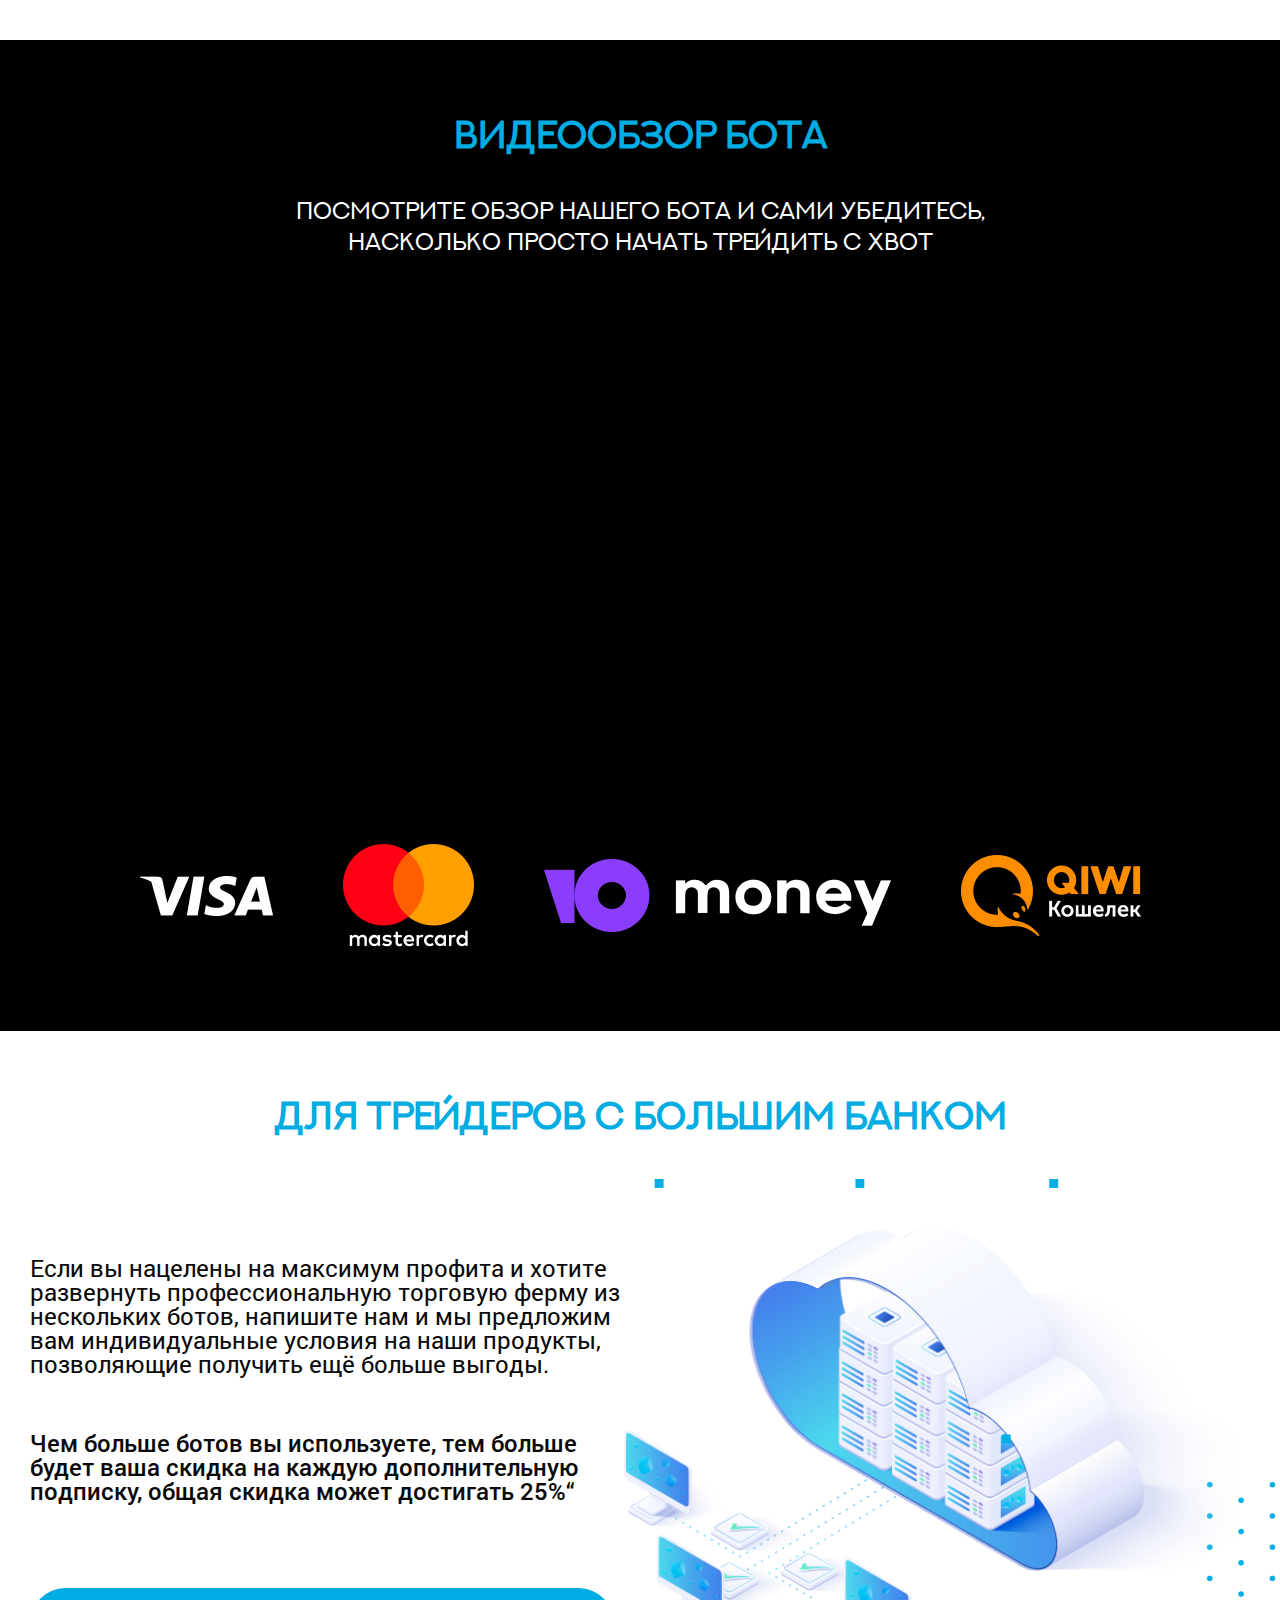
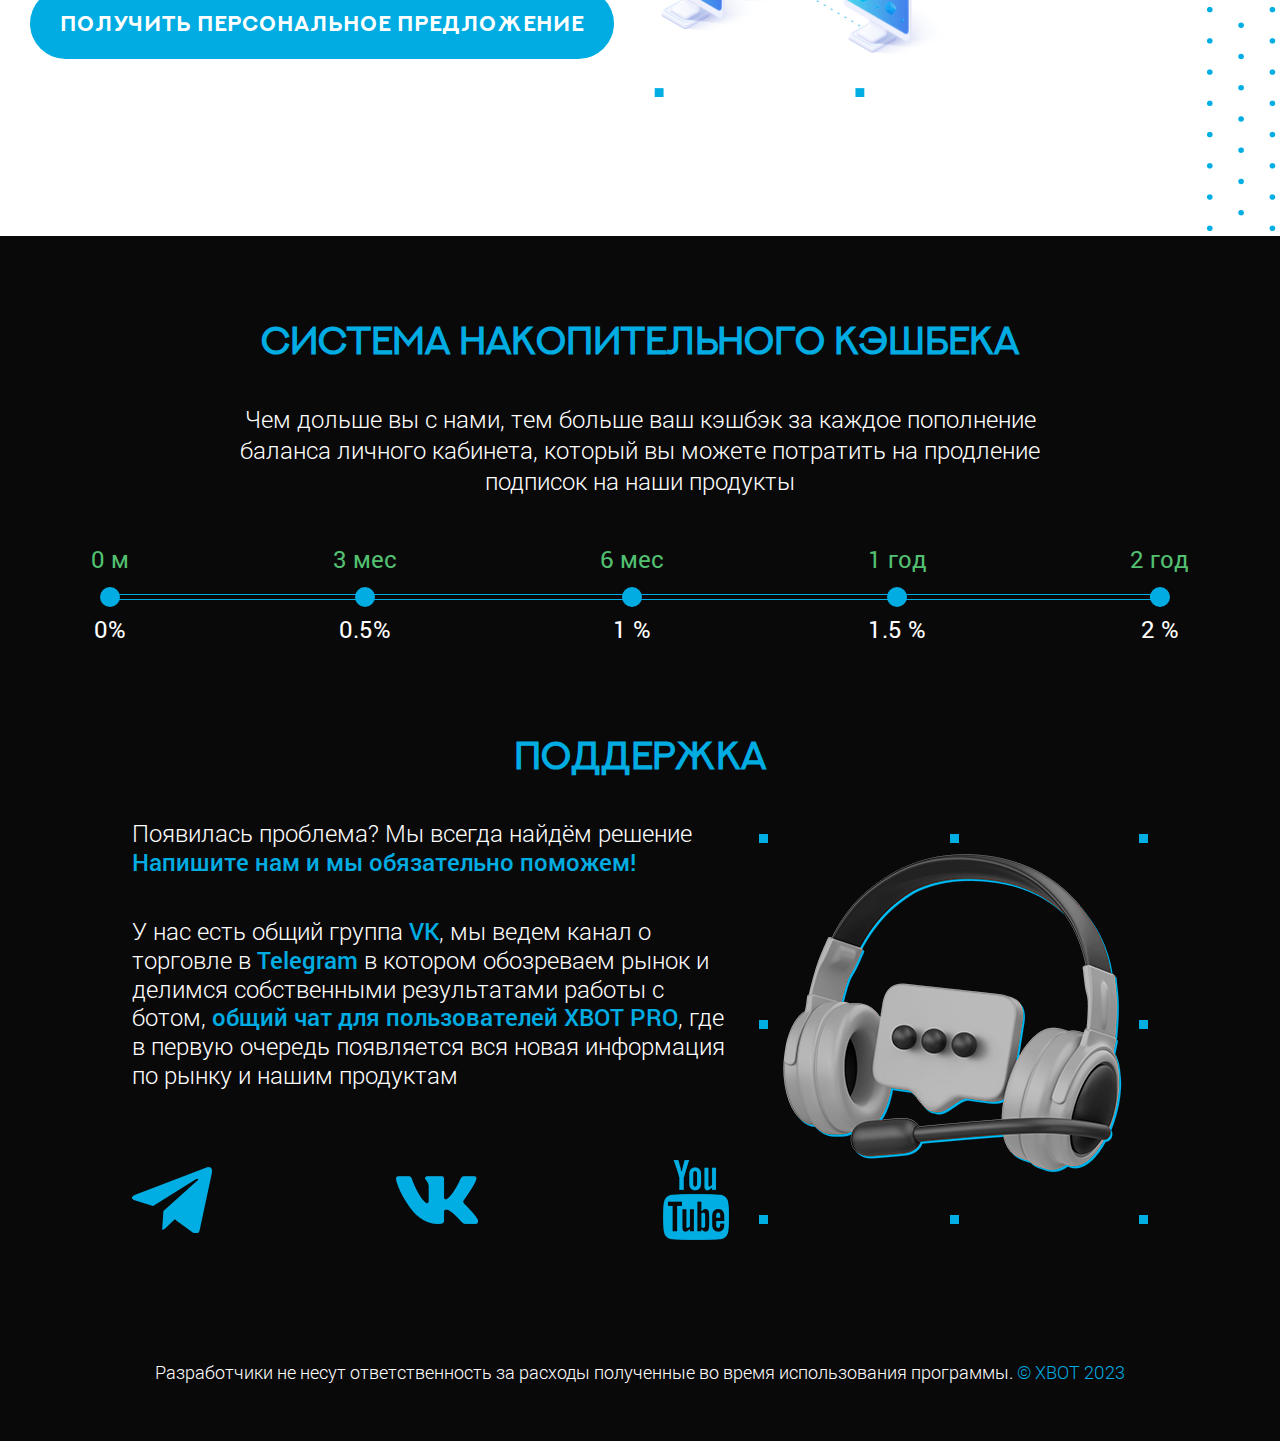
==== commit f66e1a5b: "." ====
--- a/index.html
+++ b/index.html
@@ -6,6 +6,8 @@
   <meta name="viewport" content="width=device-width, initial-scale=1.0">
   <meta http-equiv="X-UA-Compatible" content="ie=edge">
   <title>X-bot</title>
+  <link rel="stylesheet" href="https://cdn.jsdelivr.net/npm/swiper@8/swiper-bundle.min.css">
+
   <link rel="stylesheet" href="fonts/style.css">
   <link rel="stylesheet" href="css/reset.css">
   <link rel="stylesheet" href="css/style.css">
@@ -43,7 +45,7 @@
       </div>
     </header>
     <section class="hero">
-      <div class="container">
+      <div class="container hero__container">
         <div class="hero__block">
           <div class="hero__text">
             <h3 class="hero__title">Зарабатывайте на скинах CS:GO </h3>
@@ -57,18 +59,78 @@
             </a>
           </div>
           <div class="hero__card">
-            <div class="hero__tools">
-              <img class="hero__tools-img" src="images/tools.png" alt="Tools">
-              <img class="hero__sq-img" src="images/square.png" alt="">
-            </div>
-            <div class="hero__card-text">
-              <p>Awp Asiimov | Startrek
-                <span>(Поношенное)</span>
-              </p>
-            </div>
-            <div class="hero__card-price">
-              <p class="purchase">Покупка <span>13 099.56 ₽</span></p>
-              <p class="sale">Продажа <span>19 099.57 ₽</span></p>
+            <div class="blog-slider">
+              <div class="blog-slider__wrp swiper-wrapper">
+                <div class="blog-slider__item swiper-slide">
+                  <div class="blog-slider__img">
+                    <img class="hero__tools-img weapon-1" src="images/awp.png" alt="Tools">
+                  </div>
+
+                  <div class="blog-slider__content">
+                    <div class="hero__card-text">
+                      <p>Awp Asiimov | Startrek
+                        <span>(Поношенное)</span>
+                      </p>
+                    </div>
+                    <div class="hero__card-price">
+                      <p class="purchase">Покупка <span>13 099.56 ₽</span></p>
+                      <p class="sale">Продажа <span>19 099.57 ₽</span></p>
+                    </div>
+                  </div>
+                </div>
+                <div class="blog-slider__item swiper-slide">
+                  <div class="blog-slider__img">
+                    <img class="hero__tools-img weapon-2" src="images/ak.png" alt="Tools">
+                  </div>
+                  <div class="blog-slider__content">
+                    <div class="hero__card-text">
+                      <p>Awp Asiimov | Startrek
+                        <span>(Поношенное)</span>
+                      </p>
+                    </div>
+                    <div class="hero__card-price">
+                      <p class="purchase">Покупка <span>13 099.56 ₽</span></p>
+                      <p class="sale">Продажа <span>19 099.57 ₽</span></p>
+                    </div>
+                  </div>
+                </div>
+
+                <div class="blog-slider__item swiper-slide">
+                  <div class="blog-slider__img">
+                    <img class="hero__tools-img weapon-3" src="images/pistols.png" alt="Tools">
+                  </div>
+                  <div class="blog-slider__content">
+                    <div class="hero__card-text">
+                      <p>Awp Asiimov | Startrek
+                        <span>(Поношенное)</span>
+                      </p>
+                    </div>
+                    <div class="hero__card-price">
+                      <p class="purchase">Покупка <span>13 099.56 ₽</span></p>
+                      <p class="sale">Продажа <span>19 099.57 ₽</span></p>
+                    </div>
+                  </div>
+                </div>
+
+                <div class="blog-slider__item swiper-slide">
+                  <div class="blog-slider__img">
+                    <img class="hero__tools-img weapon-4" src="images/knife.png" alt="Tools">
+                  </div>
+                  <div class="blog-slider__content">
+                    <div class="hero__card-text">
+                      <p>Awp Asiimov | Startrek
+                        <span>(Поношенное)</span>
+                      </p>
+                    </div>
+                    <div class="hero__card-price">
+                      <p class="purchase">Покупка <span>13 099.56 ₽</span></p>
+                      <p class="sale">Продажа <span>19 099.57 ₽</span></p>
+                    </div>
+                  </div>
+                </div>
+
+              </div>
+              <!-- <div class="blog-slider__pagination"></div> -->
             </div>
           </div>
         </div>
@@ -78,17 +140,23 @@
             <span>расчитай доход</span>
           </a>
         </div>
-      </div>
-      <div class="hero__shapes">
-        <img class="sq-shape" src="images/sq-shape.png" alt="">
-        <img class="plus-shape" src="images/plus-shape.png" alt="">
-        <img class="circle-shape" src="images/circle-shape.png" alt="">
-        <img class="x-shape" src="images/x-shape.png" alt="">
-      </div>
+
+        <div class="hero__shapes">
+          <img class="sq-shape" src="images/sq-shape.png" alt="">
+          <img class="plus-shape" src="images/shape-black-plus.png" alt="">
+          <img class="circle-shape" src="images/circle-shape.png" alt="">
+          <img class="x-shape" src="images/x-shape.png" alt="">
+        </div>
+      </div>
+
     </section>
 
     <section class="income">
-      <div class="container">
+      <div class="container income__container">
+        <img class="income-1" src="images/income-1.png" alt="">
+        <img class="income-2" src="images/income-2.png" alt="">
+        <img class="income-3" src="images/income-3.png" alt="">
+        <img class="income-4" src="images/income-4.png" alt="">
         <div class="title">
           <h2>какой <span>доход</span> вы хотите создать?</h2>
         </div>
@@ -142,60 +210,238 @@
             </ul>
           </div>
         </div>
-        <img src="images/plus-shape.png" alt="">
+
       </div>
     </section>
 
     <section class="how__works">
-      <div class="container">
+      <div class="container how__works-container">
+        <img class="income-plus-img" src="images/plus-shape.png" alt="">
+        <img class="how__works-img1" src="images/income-1.png" alt="">
         <div class="how__works-blocks">
-          <img class="how__works-img" src="images/blocks.png" alt="">
           <div class="title">
             <h2>Как это работает</h2>
           </div>
-          <div class="how__works-item blocks-right">
-            <h3 class="how__works-title">Аналитика рынка</h3>
-            <p class="how__works-subtitle right-subtitle">XBOT автоматически проводит аналитику по готовой и расширяемой
-              базе вещей с
-              подробнейшими настройками
-              оценки выгодности, в зависимости от всех рыночных показателей и выставляет запросы на покупку ниже рынка
-              на выгодные скины.</p>
-          </div>
-
-          <div class="how__works-item blocks-left">
-            <h3 class="how__works-title">Конкуренция за выгодные покупки</h3>
-            <p class="how__works-subtitle right-subtitle">XBOT автоматически проводит аналитику по готовой и расширяемой
-              XBOT перебивает цены запросов конкурентов
-              и ставит наши запросы на покупку на 1 места, чтобы максимально увеличить шанс совершить выгодные покупки.
+          <div class="force__block">
+
+            <div class="how__works-item blocks-right">
+              <div class="how__works-item-img">
+                <!-- <img class="force-line-img" src="images/force-line-1.png" alt=""> -->
+                <img class="force-img" src="images/force1.png" alt="">
+                <span class="force-1">1</span>
+              </div>
+              <div>
+                <h3 class="how__works-title">Аналитика рынка</h3>
+                <p class="how__works-subtitle right-subtitle">XBOT автоматически проводит аналитику по готовой и
+                  расширяемой
+                  базе вещей с
+                  подробнейшими настройками
+                  оценки выгодности, в зависимости от всех рыночных показателей и выставляет запросы на покупку ниже
+                  рынка
+                  на выгодные скины.</p>
+              </div>
+            </div>
+
+            <div class="how__works-item blocks-left">
+              <div>
+                <h3 class="how__works-title">Конкуренция за выгодные покупки</h3>
+                <p class="how__works-subtitle left-subtitle">XBOT автоматически проводит аналитику по готовой и
+                  расширяемой
+                  XBOT перебивает цены запросов конкурентов
+                  и ставит наши запросы на покупку на 1 места, чтобы максимально увеличить шанс совершить выгодные
+                  покупки.
+                </p>
+              </div>
+              <div class="how__works-item-img">
+                <!-- <img class="force-line-img1" src="images/force-line-2.png" alt=""> -->
+                <img class="force-img" src="images/force-2.png" alt="">
+                <span class="force-2">2</span>
+              </div>
+            </div>
+
+            <div class="how__works-item blocks-right">
+              <div class="how__works-item-img">
+                <!-- <img class="force-line-img" src="images/force-line-3.png" alt=""> -->
+                <img class="force-img" src="images/force-3.png" alt="">
+                <span class="force-3">3</span>
+              </div>
+              <div>
+                <h3 class="how__works-title">ПРиём покупок</h3>
+                <p class="how__works-subtitle right-subtitle">При совершении покупок, XBOT сам принимает вещи в
+                  инвентарь
+                  Steam (для работы данного функционала необходимо подключение аккаунта Steam к SDA - эмулятору
+                  приложения
+                  Steam Guard для Windows)
+                </p>
+              </div>
+            </div>
+
+            <div class="how__works-item blocks-left">
+
+              <div>
+                <h3 class="how__works-title">Выставление на продажу</h3>
+                <p class="how__works-subtitle left-subtitle">Бот выставляет вещи на продажу
+                  и перебивает цены конкурентов на копейку, ставя ваши вещи на самые выгодные позиции, чтобы увеличить
+                  шанс
+                  совершить выгодную продажу, и ждёт покупателей
+                </p>
+              </div>
+              <div class="how__works-item-img">
+                <!-- <img class="force-line-img1" src="images/force-line-2.png" alt=""> -->
+                <img class="force-img" src="images/force-4.png" alt="">
+                <span class="force-4">4</span>
+              </div>
+            </div>
+
+            <div class="how__works-item blocks-right">
+              <div class="how__works-item-img">
+                <!-- <img class="force-line-img" src="images/force-line-3.png" alt=""> -->
+                <img class="force-img" src="images/force-5.png" alt="">
+                <span class="force-5">5</span>
+              </div>
+              <div>
+                <h3 class="how__works-title">БОЛЬШЕ ИГР</h3>
+                <p class="how__works-subtitle right-subtitle">При совершении продажи, бот автоматически передаёт вещи
+                  покупателям, а площадка зачисляет вам средства за продажу.
+                </p>
+              </div>
+            </div>
+          </div>
+        </div>
+      </div>
+    </section>
+    <section class="video">
+      <div class="container">
+        <div class="title">
+          <h2>Видеообзор бота</h2>
+          <p class="subtitle">Посмотрите обзор нашего бота и сами убедитесь,
+            насколько просто начать трейдить с XBOT</p>
+        </div>
+        <div class="video__block">
+          <iframe src="https://www.youtube.com/embed/BQzA0I6ulyI?si=oh1Wbi00nN1L8J-s" title="YouTube video player"
+            frameborder="0"
+            allow="accelerometer; autoplay; clipboard-write; encrypted-media; gyroscope; picture-in-picture; web-share"
+            allowfullscreen></iframe>
+        </div>
+        <div class="payment__method">
+          <a href="#"><img src="images/visa.png" alt="Visa"></a>
+          <a href="#"><img src="images/mastercard.png" alt="mastercard"></a>
+          <a href="#"><img src="images/yu-money.png" alt="yu money"></a>
+          <a href="#"><img src="images/qiwi.png" alt="qiwi"></a>
+        </div>
+      </div>
+    </section>
+
+    <section class="trader">
+      <div class="container trader__container">
+        <img class="trade-shape-1" src="images/trade-shape-1.png" alt="">
+        <img class="trade-shape-2" src="images/trade-shape-2.png" alt="">
+        <div class="title">
+          <h2>Для трейдеров с большим банком</h2>
+        </div>
+        <div class="trader__block">
+          <div class="trader__txt">
+            <p class="trader__block-txt">Если вы нацелены на максимум профита
+              и хотите развернуть профессиональную торговую ферму из нескольких ботов, напишите нам и мы предложим вам
+              индивидуальные условия на наши продукты, позволяющие получить ещё больше выгоды.</p>
+            <p class="trader__block-slogan">Чем больше ботов вы используете, тем больше будет ваша скидка на каждую
+              дополнительную подписку, общая
+              скидка может достигать 25%“</p>
+            <a href="#" class="trader__link">Получить персональное предложение</a>
+          </div>
+          <div class="trader__block-img">
+            <img src="images/trade-img.png" alt="trade">
+          </div>
+        </div>
+
+      </div>
+    </section>
+
+    <section class="cashback">
+      <div class="container">
+        <div class="title">
+          <h2>система накопительного кэшбека</h2>
+          <p class="cashback__subtitle">Чем дольше вы с нами, тем больше ваш кэшбэк за каждое пополнение баланса личного
+            кабинета,
+            который вы можете потратить на продление подписок на наши продукты</p>
+        </div>
+        <div class="cashback__step">
+          <ul>
+            <li>
+              <span class="icons awesome">0 м</span>
+              <div class="step first">
+                <p></p>
+                <i class="awesome fa-solid fa-check"></i>
+              </div>
+              <p class="label">0%</p>
+            </li>
+            <li>
+              <span class="icons awesome">3 мес</span>
+              <div class="step second">
+                <p></p>
+                <i class="awesome fa-solid fa-check"></i>
+              </div>
+              <p class="label">0.5%</p>
+            </li>
+            <li>
+              <span class="icons awesome">6 мес</span>
+              <div class="step third">
+                <p></p>
+                <i class="awesome fa-solid fa-check"></i>
+              </div>
+              <p class="label">1 %</p>
+            </li>
+            <li>
+              <span class="icons awesome">1 год</span>
+              <div class="step fourth">
+                <p></p>
+                <i class="awesome fa-solid fa-check"></i>
+              </div>
+              <p class="label">1.5 %</p>
+            </li>
+            <li>
+              <span class="icons awesome">2 год</span>
+              <div class="step fifth">
+                <p></p>
+                <i class="awesome fa-solid fa-check"></i>
+              </div>
+              <p class="label">2 %</p>
+            </li>
+          </ul>
+        </div>
+        <div class="title">
+          <h2>Поддержка</h2>
+        </div>
+        <div class="cashback__info">
+          <div class="cashback__info-txt">
+            <p>Появилась проблема? Мы всегда найдём решение
+              <a href="#">Напишите нам и мы обязательно поможем!</a>
             </p>
-          </div>
-
-          <div class="how__works-item blocks-right">
-            <h3 class="how__works-title">ПРиём покупок</h3>
-            <p class="how__works-subtitle right-subtitle">При совершении покупок, XBOT сам принимает вещи в инвентарь
-              Steam (для работы данного функционала необходимо подключение аккаунта Steam к SDA - эмулятору приложения
-              Steam Guard для Windows)
-            </p>
-          </div>
-
-          <div class="how__works-item blocks-left">
-            <h3 class="how__works-title">Выставление на продажу</h3>
-            <p class="how__works-subtitle right-subtitle">Бот выставляет вещи на продажу
-              и перебивает цены конкурентов на копейку, ставя ваши вещи на самые выгодные позиции, чтобы увеличить шанс
-              совершить выгодную продажу, и ждёт покупателей
-            </p>
-          </div>
-
-          <div class="how__works-item blocks-right">
-            <h3 class="how__works-title">БОЛЬШЕ ИГР</h3>
-            <p class="how__works-subtitle right-subtitle">При совершении продажи, бот автоматически передаёт вещи
-              покупателям, а площадка зачисляет вам средства за продажу.
-            </p>
-          </div>
+            <p>У нас есть общий группа <a href="#">VK</a>, мы ведем канал
+              о торговле в <a href="#">Telegram</a> в котором обозреваем рынок и делимся собственными результатами
+              работы
+              с ботом, <a href="#">общий чат для пользователей XBOT PRO</a>, где в первую очередь появляется вся новая
+              информация по рынку
+              и нашим продуктам</p>
+            <div class="cashback__social">
+              <a href="#"><img src="images/telegram.png" alt=""></a>
+              <a href="#"><img src="images/vk.png" alt=""></a>
+              <a href="#"><img src="images/youtube-logo.png" alt=""></a>
+            </div>
+          </div>
+          <div class="cashback__info-img">
+            <img src="images/head.png" alt="Heead">
+          </div>
+        </div>
+        <div class="cashback__btm-txt">
+          Разработчики не несут ответственность за расходы полученные во время использования программы. <a href="#">©
+            XBOT 2023</a>
         </div>
       </div>
     </section>
   </div>
+  <script src="https://cdn.jsdelivr.net/npm/swiper@8/swiper-bundle.min.js"></script>
+
   <script src="js/main.js"></script>
 </body>
 
--- a/css/style.css
+++ b/css/style.css
@@ -11,7 +11,6 @@
 
 .container {
   max-width: 1220px;
-  /* overflow: hidden; */
   margin: 0 auto;
   padding: 0 15px;
 }
@@ -80,17 +79,20 @@
 
 /* hero */
 .hero {
-  position: relative;
   background-color: #f0f0f0;
   padding-top: 100px;
   padding-bottom: 50px;
   overflow: hidden;
-  /* height: 100vh; */
+}
+.hero__container {
+  position: relative;
 }
 .hero__block {
   display: flex;
   align-items: center;
   justify-content: space-between;
+  position: relative;
+  z-index: 99;
 }
 
 .hero__title {
@@ -130,9 +132,7 @@
 }
 
 .hero__card {
-  display: flex;
   flex-direction: column;
-  justify-content: flex-end;
   position: relative;
   border-radius: 50px;
   background-image: -moz-linear-gradient(
@@ -151,15 +151,14 @@
     rgba(255, 255, 255, 0) 100%
   );
   box-shadow: 0px 40px 81px 0px rgba(46, 26, 122, 0.26);
-
   width: 440px;
-  height: 502px;
+  height: 500px;
   z-index: 121;
 }
 .hero__tools .hero__tools-img {
   position: absolute;
-  left: -370px;
-  top: 60px;
+  width: 100%;
+  height: 100%;
   z-index: 2;
 }
 
@@ -234,40 +233,222 @@
 
 .hero__shapes .sq-shape {
   position: absolute;
-  left: -70px;
+  left: -300px;
   top: 342px;
   z-index: 1;
 }
 
 .hero__shapes .plus-shape {
   position: absolute;
-  left: 300px;
-  bottom: -140px;
+  left: 100px;
+  bottom: -190px;
   z-index: 1;
 }
 .circle-shape {
   position: absolute;
-  right: 0;
+  right: -200px;
   bottom: -180px;
 }
 .x-shape {
   position: absolute;
-  top: -40px;
-  right: 600px;
-  z-index: 99;
-}
+  top: -143px;
+  right: 270px;
+  z-index: 141;
+}
+
+/* Hero slider÷ */
+
+.blog-slider {
+  width: 100%;
+  height: 100%;
+  position: relative;
+  background: #fff;
+  box-shadow: 0px 14px 80px rgba(34, 35, 58, 0.2);
+  border-radius: 25px;
+  transition: all 0.3s;
+}
+.blog-slider__item.swiper-slide-active .blog-slider__img img {
+  opacity: 1;
+  transition-delay: 0.3s;
+}
+.blog-slider__content {
+  height: 100%;
+  display: flex;
+  flex-direction: column;
+  justify-content: flex-end;
+}
+.blog-slider__item.swiper-slide-active .blog-slider__content > * {
+  opacity: 1;
+  transform: none;
+}
+.blog-slider__item.swiper-slide-active .blog-slider__content > *:nth-child(1) {
+  transition-delay: 0.3s;
+}
+.blog-slider__item.swiper-slide-active .blog-slider__content > *:nth-child(2) {
+  transition-delay: 0.4s;
+}
+.blog-slider__item.swiper-slide-active .blog-slider__content > *:nth-child(3) {
+  transition-delay: 0.5s;
+}
+.blog-slider__item.swiper-slide-active .blog-slider__content > *:nth-child(4) {
+  transition-delay: 0.6s;
+}
+.blog-slider__item.swiper-slide-active .blog-slider__content > *:nth-child(5) {
+  transition-delay: 0.7s;
+}
+.blog-slider__item.swiper-slide-active .blog-slider__content > *:nth-child(6) {
+  transition-delay: 0.8s;
+}
+.blog-slider__item.swiper-slide-active .blog-slider__content > *:nth-child(7) {
+  transition-delay: 0.9s;
+}
+.blog-slider__item.swiper-slide-active .blog-slider__content > *:nth-child(8) {
+  transition-delay: 1s;
+}
+.blog-slider__item.swiper-slide-active .blog-slider__content > *:nth-child(9) {
+  transition-delay: 1.1s;
+}
+.blog-slider__item.swiper-slide-active .blog-slider__content > *:nth-child(10) {
+  transition-delay: 1.2s;
+}
+.blog-slider__item.swiper-slide-active .blog-slider__content > *:nth-child(11) {
+  transition-delay: 1.3s;
+}
+.blog-slider__item.swiper-slide-active .blog-slider__content > *:nth-child(12) {
+  transition-delay: 1.4s;
+}
+.blog-slider__item.swiper-slide-active .blog-slider__content > *:nth-child(13) {
+  transition-delay: 1.5s;
+}
+.blog-slider__item.swiper-slide-active .blog-slider__content > *:nth-child(14) {
+  transition-delay: 1.6s;
+}
+.blog-slider__item.swiper-slide-active .blog-slider__content > *:nth-child(15) {
+  transition-delay: 1.7s;
+}
+.blog-slider__img img {
+  width: 100%;
+  height: 340px;
+  display: block;
+  opacity: 0;
+  transition: all 0.3s;
+  position: absolute;
+  object-fit: contain;
+}
+.weapon-1 {
+  transform: scale(2.2);
+  right: 140px;
+  top: 60px;
+}
+.weapon-2 {
+  transform: scale(2);
+  right: 100px;
+  top: 60px;
+}
+.weapon-3 {
+  transform: scale(1.5);
+  right: 100px;
+  top: 30px;
+}
+.weapon-4 {
+  transform: scale(1.5);
+  top: 30px;
+}
+.blog-slider__content > * {
+  opacity: 0;
+  transform: translateY(25px);
+  transition: all 0.4s;
+}
+.blog-slider .swiper-container-horizontal > .swiper-pagination-bullets,
+.blog-slider .swiper-pagination-custom,
+.blog-slider .swiper-pagination-fraction {
+  bottom: 10px;
+  left: 0;
+  width: 100%;
+}
+.blog-slider__pagination {
+  position: absolute;
+  z-index: 21;
+  right: 20px;
+  width: 11px !important;
+  text-align: center;
+  left: auto !important;
+  top: 50%;
+  bottom: auto !important;
+  transform: translateY(-50%);
+}
+@media screen and (max-width: 768px) {
+  .blog-slider__pagination {
+    transform: translateX(-50%);
+    left: 50% !important;
+    top: 205px;
+    width: 100% !important;
+    display: flex;
+    justify-content: center;
+    align-items: center;
+  }
+}
+.blog-slider__pagination.swiper-pagination-bullets .swiper-pagination-bullet {
+  margin: 8px 0;
+}
+@media screen and (max-width: 768px) {
+  .blog-slider__pagination.swiper-pagination-bullets .swiper-pagination-bullet {
+    margin: 0 5px;
+  }
+}
+.blog-slider__pagination .swiper-pagination-bullet {
+  width: 11px;
+  height: 11px;
+  display: block;
+  border-radius: 10px;
+  background: #062744;
+  opacity: 0.2;
+  transition: all 0.3s;
+}
+.blog-slider__pagination .swiper-pagination-bullet-active {
+  opacity: 1;
+  background: #fd3838;
+  height: 30px;
+  box-shadow: 0px 0px 20px rgba(252, 56, 56, 0.3);
+}
+@media screen and (max-width: 768px) {
+  .blog-slider__pagination .swiper-pagination-bullet-active {
+    height: 11px;
+    width: 30px;
+  }
+}
+
 /* *********************** */
 
 .income {
-  background-image: url(../images/shapesss.png);
-  background-repeat: no-repeat;
-  background-size: contain;
-  background-position: center;
   background-color: #000;
   padding-top: 75px;
   padding-bottom: 110px;
-}
-
+  overflow: hidden;
+}
+.income-1 {
+  position: absolute;
+  top: 0;
+  left: -410px;
+}
+.income-2 {
+  position: absolute;
+  bottom: -111px;
+  left: -410px;
+}
+.income-3 {
+  position: absolute;
+  top: 249px;
+  right: -210px;
+}
+.income-4 {
+  position: absolute;
+  bottom: -162px;
+  right: -328px;
+}
+.income__container {
+  position: relative;
+}
 .title h2 {
   font-size: 38px;
   color: #00ace1;
@@ -289,11 +470,9 @@
   cursor: pointer;
   outline: none;
   border-radius: 15px;
-  /*  overflow: hidden;  remove this line*/
 
   /* New additions */
   height: 4px;
-  /* background: #ccc; */
   border: 1px solid #00ace1;
 }
 
@@ -308,7 +487,6 @@
   background-color: #00ace1;
   border-radius: 50%;
   border: none;
-
   /* box-shadow: -407px 0 0 400px #f50; emove this line */
   transition: 0.2s ease-in-out;
 }
@@ -503,9 +681,20 @@
 /* how__works */
 
 .how__works {
-  position: relative;
   padding: 100px 0;
-  /* height: 100vh; */
+}
+.how__works-container {
+  position: relative;
+}
+.income-plus-img {
+  position: absolute;
+  right: 189px;
+  top: -214px;
+}
+.how__works-img1 {
+  position: absolute;
+  bottom: -100px;
+  left: -300px;
 }
 .how__works-img {
   position: absolute;
@@ -516,9 +705,16 @@
   color: #000;
 }
 .how__works-item {
-  max-width: 440px;
-}
-
+  display: flex;
+  align-items: center;
+  justify-content: center;
+  gap: 50px;
+  margin-top: 50px;
+  margin-bottom: 50px;
+}
+.force__block {
+  padding: 60px;
+}
 .how__works-title {
   font-family: "NEXT ART Bold";
   font-size: 21px;
@@ -528,12 +724,495 @@
 .how__works-subtitle {
   font-family: "Roboto Light";
   font-size: 18px;
-}
-.blocks-right {
-  margin-left: auto;
-}
+  max-width: 440px;
+}
+
 .right-subtitle {
   border-left: 3px solid #00ace1;
   padding-left: 20px;
   margin-left: -20px;
 }
+.blocks-right {
+  margin: 0 auto;
+  transform: translateX(180px);
+}
+.blocks-left {
+  transform: translateX(-180px);
+}
+.how__works-item-img {
+  position: relative;
+  display: flex;
+  justify-content: center;
+  align-items: center;
+  z-index: 99;
+}
+.how__works-item:nth-child(1) .how__works-item-img:nth-child(1):after {
+  background-image: url(../images/force-line-1.png);
+  background-repeat: no-repeat;
+  content: "";
+  width: 100%;
+  height: 100%;
+  position: absolute;
+  top: -60px;
+  left: 122px;
+  z-index: 1;
+}
+.how__works-item:nth-child(2) .how__works-item-img:nth-child(2):after {
+  background-image: url(../images/force-line-2.png);
+  background-repeat: no-repeat;
+  content: "";
+  width: 100%;
+  height: 100%;
+  position: absolute;
+  top: -59px;
+  left: -2px;
+  z-index: 1;
+}
+.how__works-item:nth-child(3) .how__works-item-img:nth-child(1):after {
+  background-image: url(../images/force-line-3.png);
+  background-repeat: no-repeat;
+  content: "";
+  width: 100%;
+  height: 100%;
+  position: absolute;
+  top: -57px;
+  left: 106px;
+  z-index: 1;
+}
+.how__works-item:nth-child(4) .how__works-item-img:nth-child(2):after {
+  background-image: url(../images/force-line-2.png);
+  background-repeat: no-repeat;
+  content: "";
+  width: 100%;
+  height: 100%;
+  position: absolute;
+  top: -56px;
+  left: -28px;
+  z-index: 1;
+}
+.how__works-item:nth-child(5) .how__works-item-img:nth-child(1):after {
+  background-image: url(../images/force-line-3.png);
+  background-repeat: no-repeat;
+  content: "";
+  width: 100%;
+  height: 100%;
+  position: absolute;
+  top: -57px;
+  left: 105px;
+  z-index: 1;
+}
+.force-line-img {
+  position: absolute;
+  top: -58px;
+  left: 113px;
+  z-index: 1;
+}
+.force-line-img1 {
+  position: absolute;
+  top: -85px;
+  left: -43px;
+  z-index: -1;
+}
+.force-img {
+  z-index: 10;
+}
+.how__works-item-img span {
+  font-size: 140px;
+  display: block;
+  position: absolute;
+  color: #fff;
+  z-index: 10;
+}
+
+.force-1 {
+  left: 80px;
+  top: 25px;
+}
+
+.force-2 {
+  left: 90px;
+  top: 25px;
+}
+
+.force-3 {
+  left: 55px;
+  top: 25px;
+}
+.force-4 {
+  left: 65px;
+  top: 25px;
+}
+.force-5 {
+  left: 55px;
+  top: 30px;
+}
+.blocks-left {
+  text-align: right;
+}
+
+.left-subtitle {
+  border-right: 3px solid #00ace1;
+  padding-right: 20px;
+  margin-right: -20px;
+}
+
+/* video */
+.video {
+  padding: 80px 0;
+  background-color: #000;
+}
+.subtitle {
+  text-align: center;
+  font-size: 24px;
+  color: #fff;
+  max-width: 780px;
+  margin: 0 auto;
+  line-height: 1.3;
+}
+
+.video__block {
+  text-align: center;
+  margin-top: 60px;
+  margin-bottom: 60px;
+}
+
+.video__block iframe {
+  width: 1000px;
+  height: 460px;
+}
+.payment__method {
+  display: flex;
+  align-items: center;
+  justify-content: center;
+  gap: 70px;
+}
+.payment__method a {
+  display: block;
+}
+
+.payment__method img {
+  text-align: center;
+  object-fit: contain;
+}
+
+/* .trader */
+.trader {
+  padding-top: 70px;
+  padding-bottom: 135px;
+}
+.trader__container {
+  position: relative;
+}
+.trader__block {
+  display: flex;
+  align-items: center;
+  position: relative;
+  z-index: 99;
+}
+.trade-shape-1 {
+  position: absolute;
+  top: -70px;
+  left: -262px;
+}
+.trade-shape-2 {
+  position: absolute;
+  bottom: -130px;
+  right: -290px;
+}
+.trader__block-img img {
+  width: 100%;
+}
+.trader__block-txt {
+  font-family: "Roboto Regular";
+  font-size: 24px;
+  color: #0a090a;
+  max-width: 600px;
+  margin-bottom: 55px;
+  padding-top: 35px;
+}
+
+.trader__block-slogan {
+  font-family: "Roboto Medium";
+  color: #0a090a;
+  font-size: 24px;
+  max-width: 600px;
+  margin-bottom: 85px;
+}
+
+.trader__link {
+  font-family: "NEXT ART Bold";
+  display: inline-block;
+  font-size: 21px;
+  color: #fff;
+  background-color: #00ace1;
+  padding: 25px 30px;
+  border-radius: 50px;
+  letter-spacing: 1px;
+}
+
+/* cashback */
+.cashback {
+  background-color: #0a090a;
+  padding-top: 90px;
+  padding-bottom: 60px;
+}
+
+.cashback__subtitle {
+  font-family: "Roboto Light";
+  font-size: 24px;
+  color: #fff;
+  max-width: 850px;
+  margin: 0 auto;
+  text-align: center;
+  line-height: 1.3;
+  margin-bottom: 50px;
+}
+
+/* Stepper */
+.cashback__step {
+  width: 90%;
+  margin-bottom: 100px;
+  margin-left: auto;
+  margin-right: auto;
+}
+.cashback__step ul {
+  display: flex;
+  justify-content: space-between;
+  position: relative;
+}
+
+.cashback__step ul li {
+  list-style: none;
+  display: flex;
+  flex-direction: column;
+  align-items: center;
+  justify-content: center;
+  overflow: hidden;
+}
+
+.cashback__step ul::after {
+  content: "";
+  position: absolute;
+  width: 95%;
+  height: 4px;
+  background-color: transparent;
+  border: 1px solid #00ace1;
+  left: 15px;
+  top: 47px;
+}
+
+.cashback__step ul li .icons {
+  font-family: "Roboto Regular";
+  font-size: 24px;
+  color: #52c070;
+  display: block;
+}
+
+.cashback__step ul li .label {
+  font-family: "Roboto Regular";
+  font-size: 24px;
+  color: #fff;
+  display: block;
+}
+
+.cashback__step ul li .step {
+  width: 20px;
+  height: 20px;
+  background-color: #00ace1;
+  border-radius: 50%;
+  margin: 16px 0 10px;
+  display: grid;
+  place-items: center;
+  position: relative;
+  cursor: pointer;
+}
+
+.first::after {
+  width: 0;
+  height: 0;
+}
+
+.cashback__step ul li .step .awesome {
+  display: none;
+}
+
+.cashback__step ul li .step p {
+  font-size: 18px;
+}
+
+.cashback__step ul li .active {
+  background-color: #1b761b;
+}
+
+.cashback__step li .active::after {
+  background-color: #1b761b;
+}
+
+.cashback__step ul li .active p {
+  display: none;
+}
+
+.cashback__step ul li .active .awesome {
+  display: flex;
+}
+.cashback__info {
+  display: flex;
+  align-items: center;
+  gap: 30px;
+  justify-content: center;
+  margin-bottom: 120px;
+}
+.cashback__info-txt {
+  font-family: "Roboto Light";
+  font-size: 24px;
+  color: #fff;
+  flex: 0 0 49%;
+}
+.cashback__info-txt p {
+  margin-bottom: 40px;
+  line-height: 1.2;
+}
+.cashback__info-txt a {
+  font-family: "Roboto Medium";
+  color: #00ace1;
+}
+
+.cashback__social {
+  display: flex;
+  align-items: center;
+  justify-content: space-between;
+  padding-top: 30px;
+}
+.cashback__social a {
+  display: block;
+}
+.cashback__social a img {
+  width: 100%;
+  object-fit: contain;
+}
+
+.cashback__btm-txt {
+  font-family: "Roboto Light";
+  font-size: 18px;
+  color: #fff;
+  text-align: center;
+}
+.cashback__btm-txt a {
+  color: #00ace1;
+}
+
+@media (max-width: 1024px) {
+  .hero {
+    padding: 50px 0;
+  }
+  .hero__title {
+    font-size: 22px;
+  }
+  .hero__subtitle {
+    font-size: 15px;
+  }
+  .hero__slogan {
+    font-size: 14px;
+    margin-bottom: 35px;
+    max-width: 402px;
+  }
+  .hero__btn {
+    font-size: 17px;
+    padding: 17px 25px;
+  }
+  .hero__card {
+    height: 420px;
+  }
+  .weapon-1 {
+    transform: scale(1.2);
+    right: 70px;
+    top: 0px;
+  }
+  .weapon-2 {
+    transform: scale(1.2);
+    right: 30px;
+    top: 0px;
+  }
+  .weapon-3 {
+    transform: scale(1);
+    right: 30px;
+    top: 0px;
+  }
+  .weapon-4 {
+    transform: scale(1);
+    right: 30px;
+    top: 0px;
+  }
+  .hero__card-price p {
+    justify-content: space-around;
+    gap: 0px;
+    font-size: 26px;
+  }
+  .income {
+    padding: 50px 0;
+  }
+  .radio-list-right input[type="radio"] + label {
+    font-size: 20px;
+  }
+  .radio-list-right input[type="radio"] + label {
+    width: 85%;
+  }
+  .radio__price {
+    font-size: 20px;
+    padding-right: 30px;
+  }
+  .income__checkbox-txt ul {
+    font-size: 16px;
+    gap: 22px;
+  }
+  .how__works {
+    padding: 50px 0;
+  }
+  .title h2 {
+    font-size: 30px;
+  }
+  .how__works-title {
+    font-size: 16px;
+  }
+  .how__works-subtitle {
+    font-size: 14px;
+  }
+  .video {
+    padding: 50px 0;
+  }
+  .subtitle {
+    font-size: 16px;
+    max-width: 528px;
+    line-height: 1.3;
+  }
+  .video__block iframe {
+    width: 100%;
+  }
+  .payment__method {
+    gap: 30px;
+  }
+  .payment__method img {
+    width: 100%;
+  }
+  .trader__block-txt {
+    font-size: 18px;
+  }
+  .trader__block-slogan {
+    font-size: 18px;
+    margin-bottom: 60px;
+  }
+
+  .trader__link {
+    font-family: "NEXT ART Bold";
+    display: inline-block;
+    font-size: 16px;
+    color: #fff;
+    background-color: #00ace1;
+    padding: 20px 18px;
+    border-radius: 50px;
+    letter-spacing: 1px;
+  }
+  .trader__block-img img {
+    width: 85%;
+  }
+}
